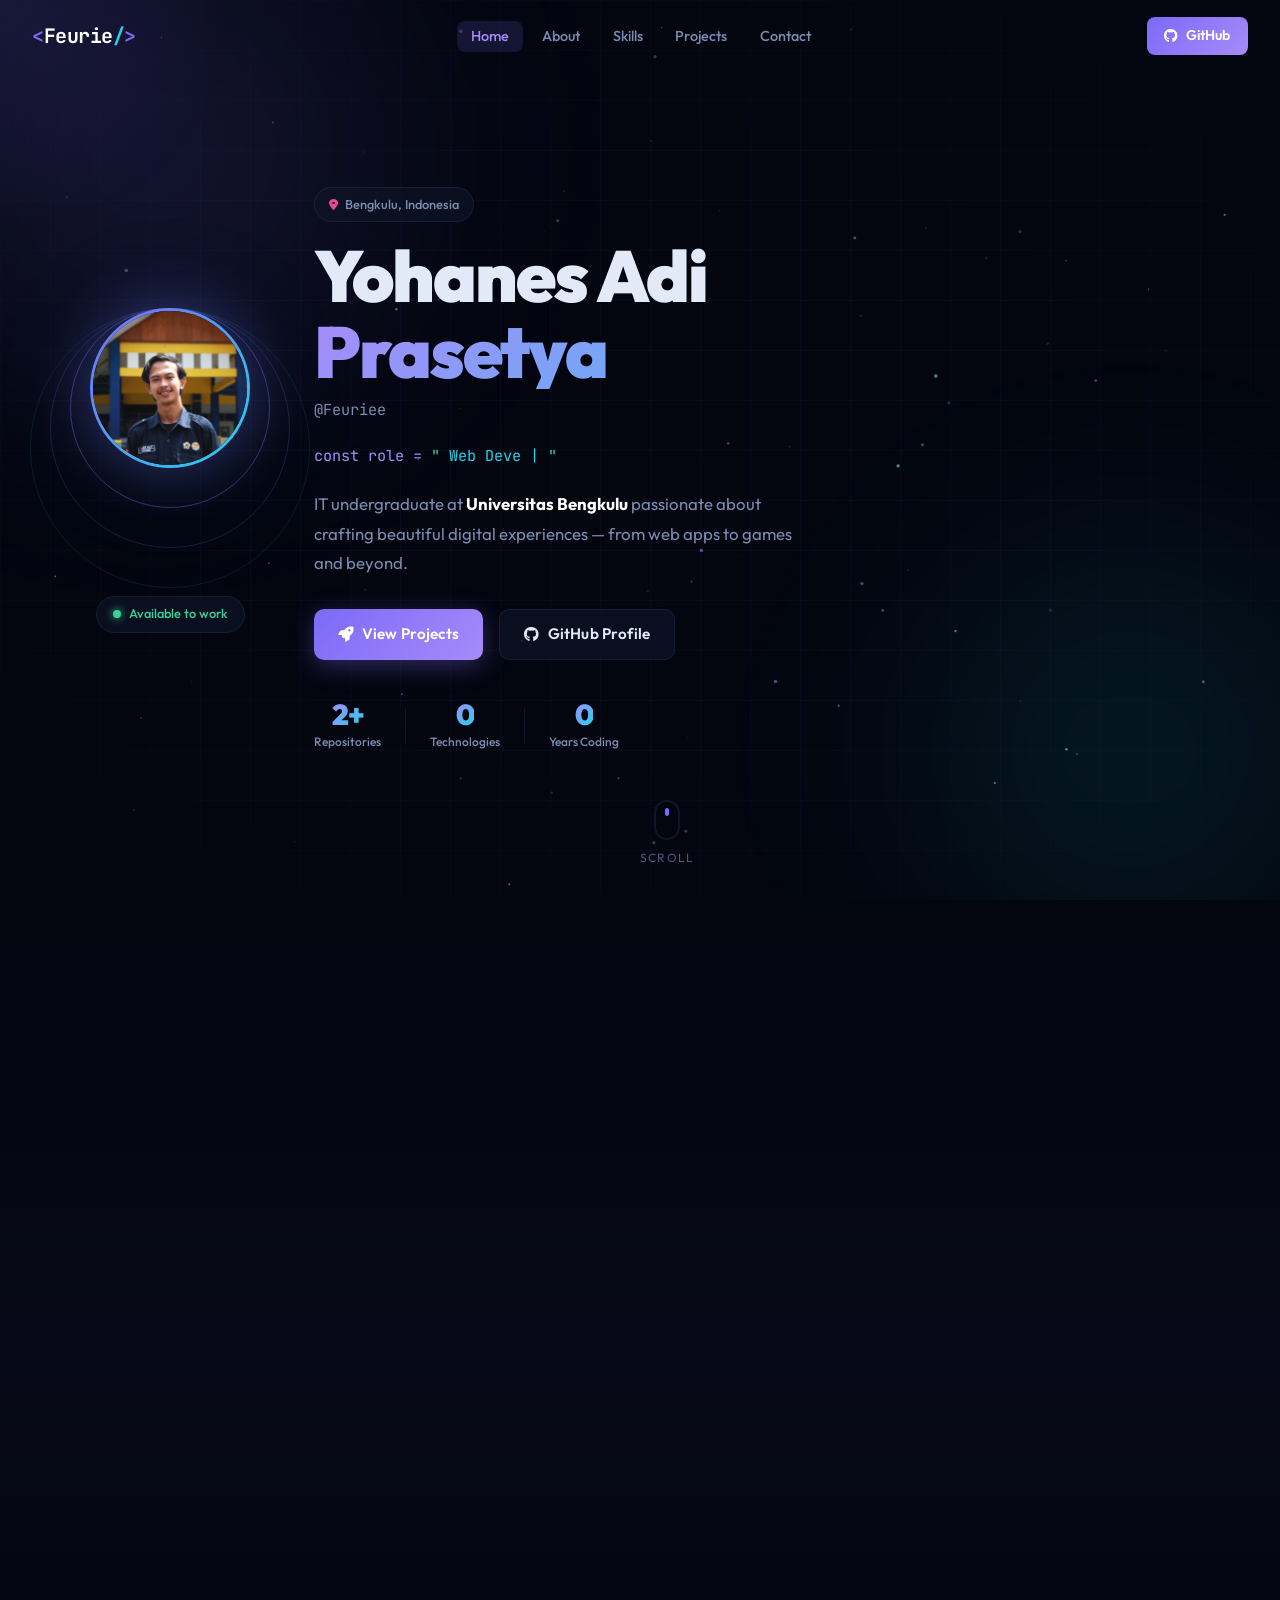
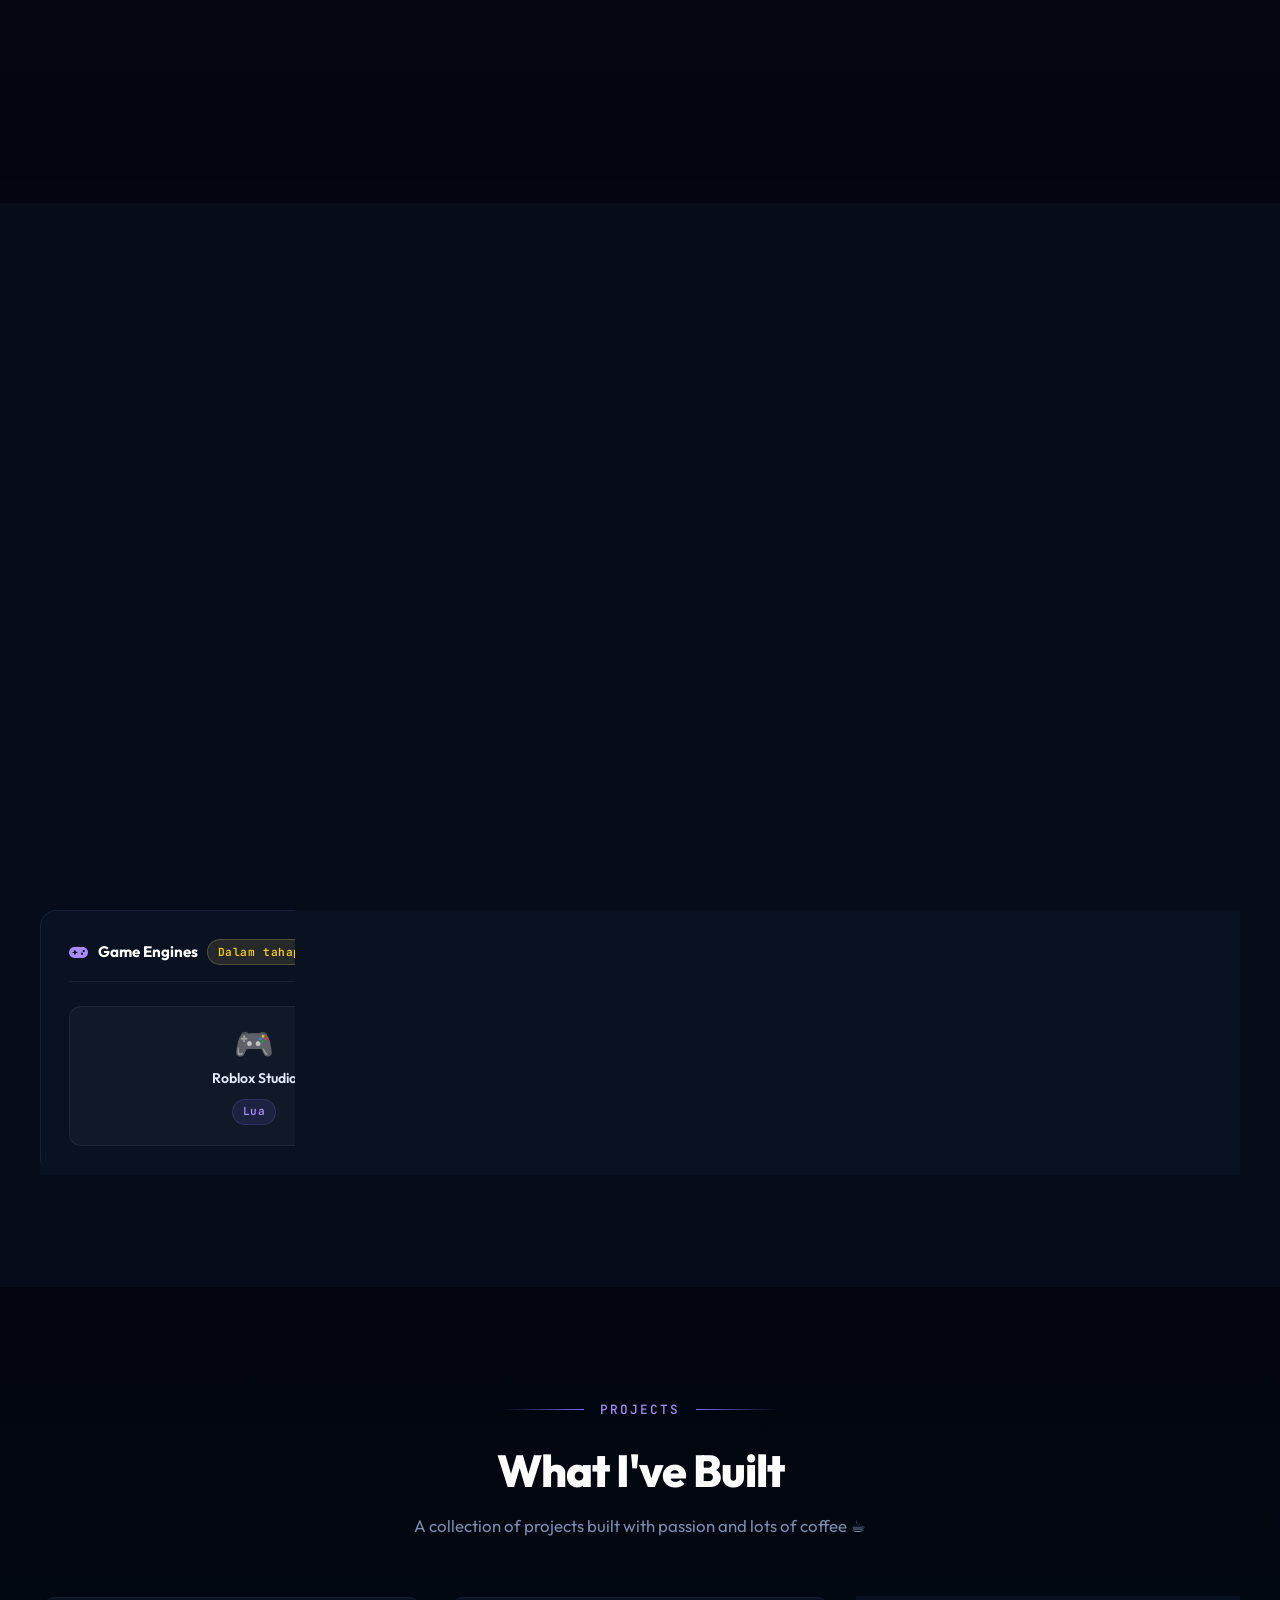
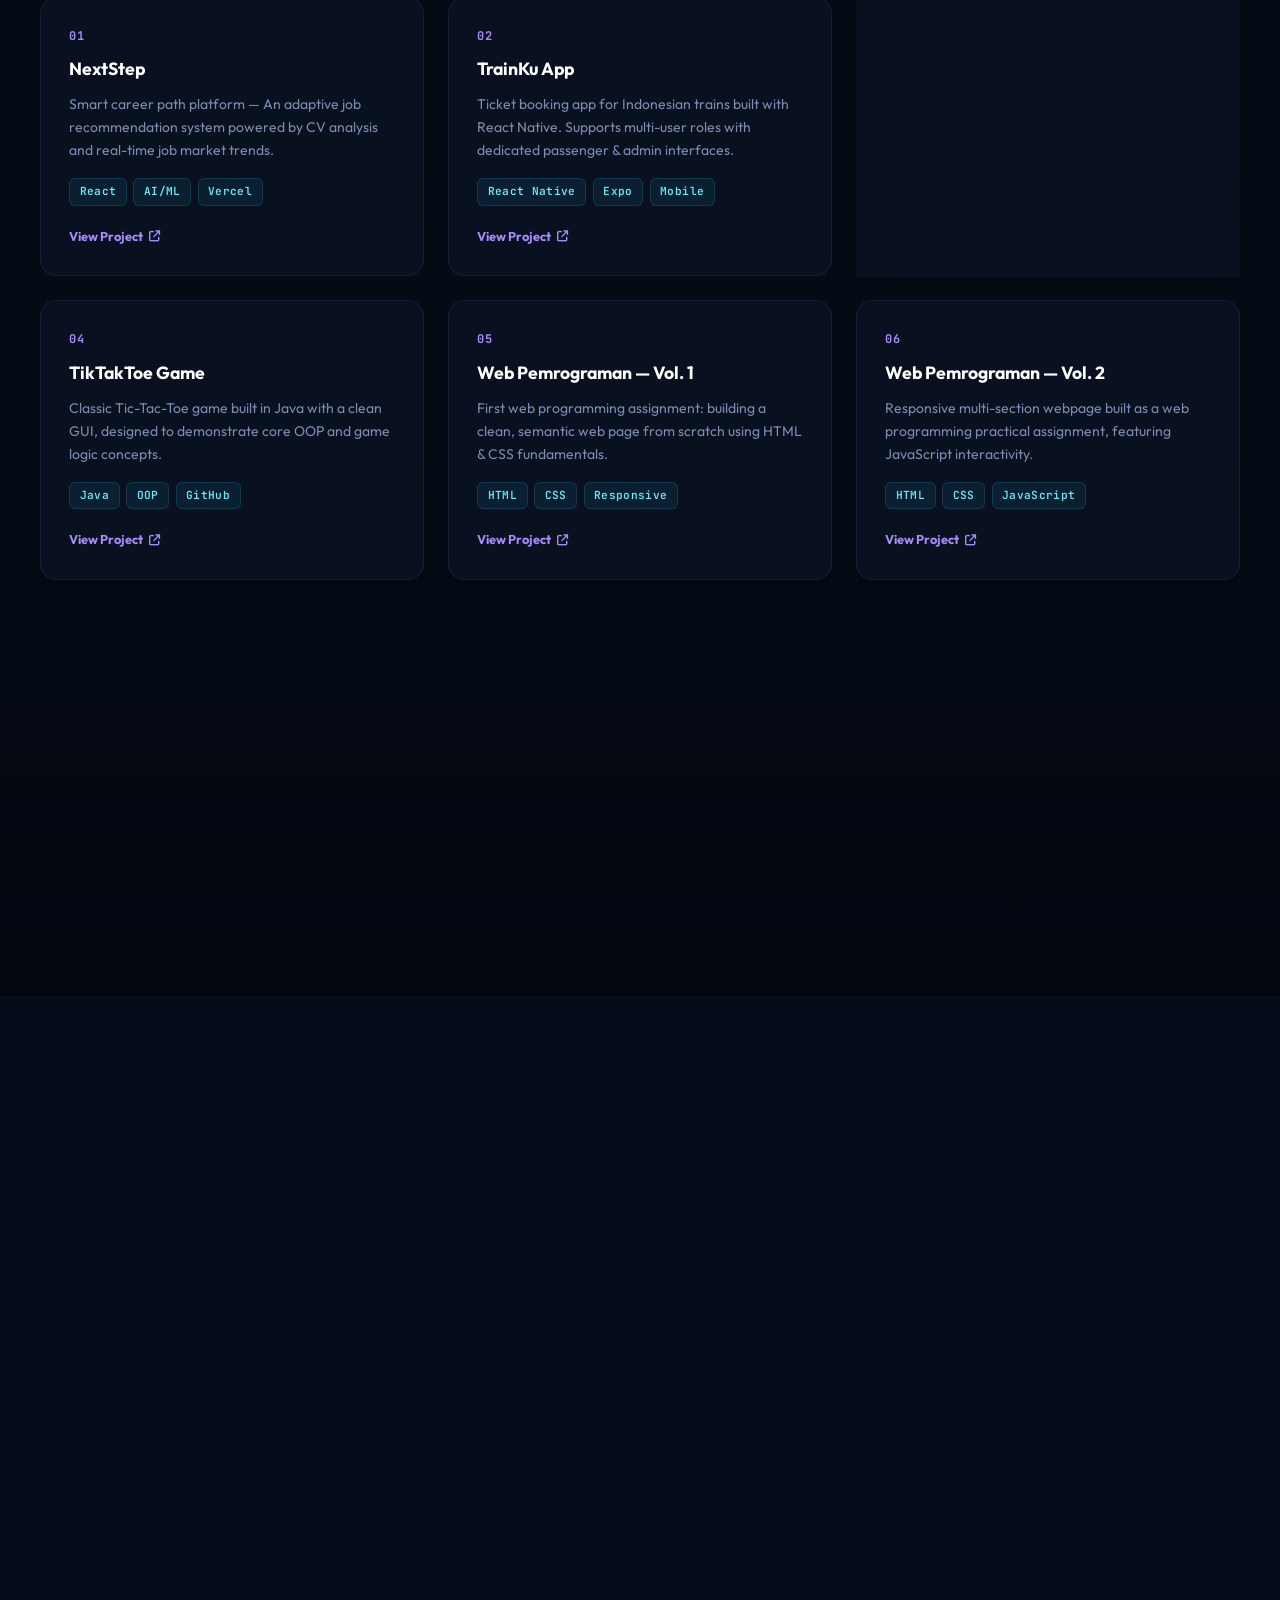
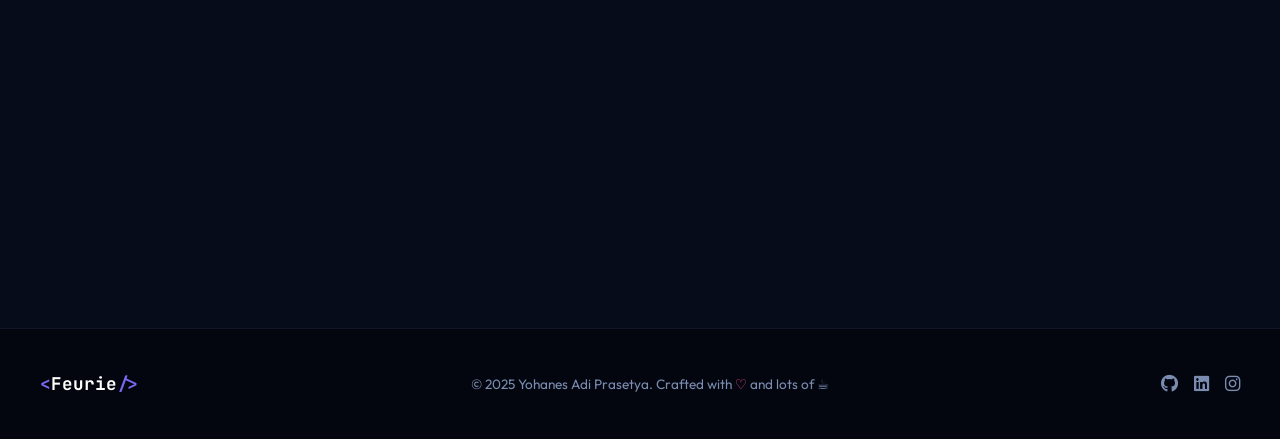
==== index.html @ d53ef8ee "finish" ====
<!DOCTYPE html>
<html lang="id">
<head>
  <meta charset="UTF-8" />
  <meta name="viewport" content="width=device-width, initial-scale=1.0" />
  <title>Feurie · GitHub Profile</title>
  <meta name="description" content="Yohanes Adi Prasetya — IT Undergraduate at Universitas Bengkulu. Passionate about Game Development, Mobile Apps, Web Development, and Content Creation." />
  <meta property="og:title" content="Feurie · GitHub Profile" />
  <meta property="og:description" content="Yohanes Adi Prasetya — Developer & Creator based in Bengkulu, Indonesia." />
  <meta property="og:type" content="website" />

  <!-- Google Fonts -->
  <link rel="preconnect" href="https://fonts.googleapis.com" />
  <link rel="preconnect" href="https://fonts.gstatic.com" crossorigin />
  <link href="https://fonts.googleapis.com/css2?family=Outfit:wght@300;400;500;600;700;800;900&family=JetBrains+Mono:wght@400;500;700&display=swap" rel="stylesheet" />

  <!-- Font Awesome -->
  <link rel="stylesheet" href="https://cdnjs.cloudflare.com/ajax/libs/font-awesome/6.5.0/css/all.min.css" />

  <link rel="stylesheet" href="style.css" />
</head>
<body>

  <!-- CANVAS PARTICLES -->
  <canvas id="particles-canvas"></canvas>

  <!-- CURSOR -->
  <div id="cursor-glow"></div>

  <!-- LOADING SCREEN -->
  <div id="loader">
    <div class="loader-inner">
      <span class="loader-code">&lt;Feurie /&gt;</span>
      <div class="loader-bar"><div class="loader-fill"></div></div>
    </div>
  </div>

  <!-- SCROLL PROGRESS -->
  <div id="scroll-progress"></div>

  <!-- NAVBAR -->
  <header id="navbar">
    <nav class="nav-container">
      <a href="#home" class="nav-logo" id="nav-logo">
        <span class="logo-bracket">&lt;</span>Feurie<span class="logo-slash">/</span><span class="logo-bracket">&gt;</span>
      </a>
      <ul class="nav-links" id="nav-links">
        <li><a href="#home"     class="nav-link active" data-section="home">Home</a></li>
        <li><a href="#about"    class="nav-link"         data-section="about">About</a></li>
        <li><a href="#skills"   class="nav-link"         data-section="skills">Skills</a></li>
        <li><a href="#projects" class="nav-link"         data-section="projects">Projects</a></li>
        <li><a href="#contact"  class="nav-link"         data-section="contact">Contact</a></li>
      </ul>
      <a href="https://github.com/Feuriee" target="_blank" class="nav-cta" id="nav-github">
        <i class="fa-brands fa-github"></i> GitHub
      </a>
      <button class="hamburger" id="hamburger" aria-label="Toggle menu">
        <span></span><span></span><span></span>
      </button>
    </nav>
  </header>

  <main>

    <!-- HERO -->
    <section id="home" class="hero">
      <div class="hero-grid-overlay"></div>

      <div class="hero-body">
        <!-- Avatar -->
        <div class="avatar-wrap" id="avatar-wrap">
          <div class="avatar-ring ring-1"></div>
          <div class="avatar-ring ring-2"></div>
          <div class="avatar-ring ring-3"></div>
          <div class="avatar-img-holder">
            <img src="IMG_6695.JPG" alt="Yohanes Adi Prasetya" class="avatar-img" id="avatar-img" />
          </div>
          <div class="avatar-status">
            <span class="status-dot"></span>
            <span>Available to work</span>
          </div>
        </div>

        <!-- Text -->
        <div class="hero-text">
          <div class="hero-badge">
            <i class="fa-solid fa-location-dot"></i>
            <span>Bengkulu, Indonesia</span>
          </div>
          <h1 class="hero-name">
            <span class="name-line">Yohanes Adi</span>
            <span class="name-line accent-text">Prasetya</span>
          </h1>
          <p class="hero-handle">@Feuriee</p>

          <div class="typewriter-wrap">
            <span class="tw-prefix">const role = </span>
            <span class="tw-quote">"</span>
            <span id="typewriter"></span>
            <span class="tw-cursor">|</span>
            <span class="tw-quote">"</span>
          </div>

          <p class="hero-bio">
            IT undergraduate at <strong>Universitas Bengkulu</strong> passionate about crafting beautiful digital experiences — from web apps to games and beyond.
          </p>

          <div class="hero-actions">
            <a href="#projects" class="btn btn-primary" id="btn-projects">
              <i class="fa-solid fa-rocket"></i> View Projects
            </a>
            <a href="https://github.com/Feuriee" target="_blank" class="btn btn-ghost" id="btn-github-hero">
              <i class="fa-brands fa-github"></i> GitHub Profile
            </a>
          </div>

          <!-- Quick Stats -->
          <div class="hero-stats">
            <div class="stat-item" id="stat-repos">
              <span class="stat-num" data-count="21">0</span>
              <span class="stat-label">Repositories</span>
            </div>
            <div class="stat-divider"></div>
            <div class="stat-item" id="stat-skills">
              <span class="stat-num" data-count="6">0</span>
              <span class="stat-label">Technologies</span>
            </div>
            <div class="stat-divider"></div>
            <div class="stat-item" id="stat-years">
              <span class="stat-num" data-count="3">0</span>
              <span class="stat-label">Years Coding</span>
            </div>
          </div>
        </div>
      </div>

      <!-- Scroll hint -->
      <a href="#about" class="scroll-hint" id="scroll-hint" aria-label="Scroll down">
        <div class="scroll-mouse">
          <div class="scroll-wheel"></div>
        </div>
        <span>Scroll</span>
      </a>
    </section>

    <!-- ABOUT -->
    <section id="about" class="section about-section">
      <div class="section-inner">
        <div class="section-label reveal">
          <span class="label-line"></span>
          <span class="label-text">About Me</span>
          <span class="label-line"></span>
        </div>

        <div class="about-grid">
          <!-- Photo card -->
          <div class="about-photo reveal">
            <div class="photo-frame">
              <img src="IMG_6696.JPG" alt="Yohanes Adi Prasetya" />
              <div class="photo-overlay"></div>
            </div>
            <div class="photo-info-card">
              <div class="info-row">
                <i class="fa-solid fa-graduation-cap"></i>
                <span>Universitas Bengkulu</span>
              </div>
              <div class="info-row">
                <i class="fa-solid fa-calendar"></i>
                <span>Active Student &middot; 2023&ndash;Present</span>
              </div>
              <div class="info-row">
                <i class="fa-solid fa-code"></i>
                <span>Full-Stack Enthusiast</span>
              </div>
            </div>
          </div>

          <!-- Content -->
          <div class="about-content reveal">
            <h2 class="section-title">Who Am I?</h2>

            <p class="about-p">
              Halo! Saya <strong>Yohanes Adi Prasetya</strong>, akrab dipanggil <em>Feurie</em> — seorang mahasiswa IT yang bersemangat tentang teknologi dan seni digital. Saya percaya bahwa code yang bagus itu bukan cuma soal fungsionalitas, tapi juga soal estetika dan pengalaman pengguna.
            </p>
            <p class="about-p">
              Saat ini saya mendalami <strong>Web Development</strong> (frontend &amp; backend), <strong>Mobile App Development</strong> dengan React Native, serta <strong>Game Development</strong> menggunakan Roblox Studio, Unity, dan Unreal Engine.
            </p>
            <p class="about-p">
              Di luar coding, saya seorang gamer RPG &amp; FPS, dan juga suka bereksperimen dengan desain UI/UX untuk menciptakan antarmuka yang tidak hanya fungsional &mdash; tapi juga <em>memukau</em>.
            </p>

            <div class="about-chips">
              <span class="chip"><i class="fa-solid fa-gamepad"></i> RPG Gamer</span>
              <span class="chip"><i class="fa-solid fa-palette"></i> UI/UX Design</span>
              <span class="chip"><i class="fa-solid fa-mobile-screen"></i> Mobile Dev</span>
              <span class="chip"><i class="fa-brands fa-github"></i> Open Source</span>
              <span class="chip"><i class="fa-solid fa-film"></i> Content Creator</span>
            </div>

            <div class="about-actions">
              <a href="mailto:desi.gc123@gmail.com" class="btn btn-primary btn-sm" id="btn-email-about">
                <i class="fa-solid fa-envelope"></i> Say Hello
              </a>
              <a href="https://linkedin.com/in/yhanes-adp" target="_blank" class="btn btn-ghost btn-sm" id="btn-linkedin">
                <i class="fa-brands fa-linkedin"></i> LinkedIn
              </a>
            </div>
          </div>
        </div>
      </div>
    </section>

    <!-- SKILLS -->
    <section id="skills" class="section skills-section">
      <div class="section-inner">
        <div class="section-label reveal">
          <span class="label-line"></span>
          <span class="label-text">Tech Stack</span>
          <span class="label-line"></span>
        </div>
        <h2 class="section-title centered reveal">Technologies I Work With</h2>
        <p class="section-sub centered reveal">
          Constantly learning and expanding my toolkit across web, mobile, and game development.
        </p>

        <div class="skills-grid">

          <!-- Web -->
          <div class="skill-group reveal">
            <div class="skill-group-header">
              <i class="fa-solid fa-globe"></i>
              <span>Web Development</span>
            </div>
            <div class="skill-items">
              <div class="skill-item" id="skill-html">
                <div class="skill-icon-wrap" style="--c:#e34c26"><i class="fa-brands fa-html5"></i></div>
                <div class="skill-info">
                  <div class="skill-name-row"><span class="skill-name">HTML5</span><span class="skill-pct">90%</span></div>
                  <div class="skill-bar"><div class="skill-fill" style="--w:90%; --c:#e34c26"></div></div>
                </div>
              </div>
              <div class="skill-item" id="skill-css">
                <div class="skill-icon-wrap" style="--c:#2965f1"><i class="fa-brands fa-css3-alt"></i></div>
                <div class="skill-info">
                  <div class="skill-name-row"><span class="skill-name">CSS3</span><span class="skill-pct">85%</span></div>
                  <div class="skill-bar"><div class="skill-fill" style="--w:85%; --c:#2965f1"></div></div>
                </div>
              </div>
              <div class="skill-item" id="skill-js">
                <div class="skill-icon-wrap" style="--c:#f7df1e"><i class="fa-brands fa-js"></i></div>
                <div class="skill-info">
                  <div class="skill-name-row"><span class="skill-name">JavaScript</span><span class="skill-pct">80%</span></div>
                  <div class="skill-bar"><div class="skill-fill" style="--w:80%; --c:#f7df1e"></div></div>
                </div>
              </div>
              <div class="skill-item" id="skill-php">
                <div class="skill-icon-wrap" style="--c:#777bb4"><i class="fa-brands fa-php"></i></div>
                <div class="skill-info">
                  <div class="skill-name-row"><span class="skill-name">PHP &amp; MySQL</span><span class="skill-pct">70%</span></div>
                  <div class="skill-bar"><div class="skill-fill" style="--w:70%; --c:#777bb4"></div></div>
                </div>
              </div>
            </div>
          </div>

          <!-- Frameworks -->
          <div class="skill-group reveal">
            <div class="skill-group-header">
              <i class="fa-solid fa-layer-group"></i>
              <span>Frameworks &amp; Tools</span>
            </div>
            <div class="skill-items">
              <div class="skill-item" id="skill-react">
                <div class="skill-icon-wrap" style="--c:#61dafb"><i class="fa-brands fa-react"></i></div>
                <div class="skill-info">
                  <div class="skill-name-row"><span class="skill-name">React / React Native</span><span class="skill-pct">75%</span></div>
                  <div class="skill-bar"><div class="skill-fill" style="--w:75%; --c:#61dafb"></div></div>
                </div>
              </div>
              <div class="skill-item" id="skill-python">
                <div class="skill-icon-wrap" style="--c:#3776ab"><i class="fa-brands fa-python"></i></div>
                <div class="skill-info">
                  <div class="skill-name-row"><span class="skill-name">Python</span><span class="skill-pct">65%</span></div>
                  <div class="skill-bar"><div class="skill-fill" style="--w:65%; --c:#3776ab"></div></div>
                </div>
              </div>
              <div class="skill-item" id="skill-java">
                <div class="skill-icon-wrap" style="--c:#f89820"><i class="fa-brands fa-java"></i></div>
                <div class="skill-info">
                  <div class="skill-name-row"><span class="skill-name">Java</span><span class="skill-pct">60%</span></div>
                  <div class="skill-bar"><div class="skill-fill" style="--w:60%; --c:#f89820"></div></div>
                </div>
              </div>
              <div class="skill-item" id="skill-git">
                <div class="skill-icon-wrap" style="--c:#f05032"><i class="fa-brands fa-git-alt"></i></div>
                <div class="skill-info">
                  <div class="skill-name-row"><span class="skill-name">Git &amp; GitHub</span><span class="skill-pct">80%</span></div>
                  <div class="skill-bar"><div class="skill-fill" style="--w:80%; --c:#f05032"></div></div>
                </div>
              </div>
            </div>
          </div>

          <!-- Game Engines -->
          <div class="skill-group skill-group-wide reveal">
            <div class="skill-group-header">
              <i class="fa-solid fa-gamepad"></i>
              <span>Game Engines</span>
              <span class="note-text, note-badge">Dalam tahap pembelajaran</span>
            </div>
            <div class="skill-items skill-items-row">
              <div class="engine-card" id="engine-roblox">
                <div class="engine-icon">&#127918;</div>
                <span>Roblox Studio</span>
                <div class="engine-badge">Lua</div>
              </div>
              <div class="engine-card" id="engine-unity">
                <div class="engine-icon">&#9881;&#65039;</div>
                <span>Unity</span>
                <div class="engine-badge">C#</div>
              </div>
              <div class="engine-card" id="engine-unreal">
                <div class="engine-icon">&#127919;</div>
                <span>Unreal Engine</span>
                <div class="engine-badge">Blueprints</div>
              </div>
            </div>
          </div>

        </div>
      </div>
    </section>

    <!-- PROJECTS -->
    <section id="projects" class="section projects-section">
      <div class="section-inner">
        <div class="section-label reveal">
          <span class="label-line"></span>
          <span class="label-text">Projects</span>
          <span class="label-line"></span>
        </div>
        <h2 class="section-title centered reveal">What I've Built</h2>
        <p class="section-sub centered reveal">A collection of projects built with passion and lots of coffee &#9749;</p>
        <div class="projects-grid" id="projects-grid"></div>
      </div>
    </section>

    <!-- CONTACT -->
    <section id="contact" class="section contact-section">
      <div class="section-inner">
        <div class="section-label reveal">
          <span class="label-line"></span>
          <span class="label-text">Contact</span>
          <span class="label-line"></span>
        </div>
        <h2 class="section-title centered reveal">Let's Connect</h2>
        <p class="section-sub centered reveal">
          Got a project idea, a question, or just want to say hi? My inbox is always open!
        </p>

        <div class="contact-layout">
          <!-- Socials -->
          <div class="socials-wrap reveal">
            <h3 class="contact-subtitle">Find Me On</h3>
            <div class="socials-list">
              <a href="https://github.com/Feuriee" target="_blank" rel="noopener" class="social-link" id="social-github">
                <div class="social-icon-wrap" style="--sc:#cdd9e5"><i class="fa-brands fa-github"></i></div>
                <div class="social-info"><span class="social-name">GitHub</span><span class="social-handle">@Feuriee</span></div>
                <i class="fa-solid fa-arrow-up-right-from-square social-arrow"></i>
              </a>
              <a href="https://linkedin.com/in/yhanes-adp" target="_blank" rel="noopener" class="social-link" id="social-linkedin">
                <div class="social-icon-wrap" style="--sc:#0077b5"><i class="fa-brands fa-linkedin-in"></i></div>
                <div class="social-info"><span class="social-name">LinkedIn</span><span class="social-handle">yhanes-adp</span></div>
                <i class="fa-solid fa-arrow-up-right-from-square social-arrow"></i>
              </a>
              <a href="https://www.instagram.com/yhanes_adp/" target="_blank" rel="noopener" class="social-link" id="social-instagram">
                <div class="social-icon-wrap" style="--sc:#e1306c"><i class="fa-brands fa-instagram"></i></div>
                <div class="social-info"><span class="social-name">Instagram</span><span class="social-handle">@yhanes_adp</span></div>
                <i class="fa-solid fa-arrow-up-right-from-square social-arrow"></i>
              </a>
              <a href="mailto:desi.gc123@gmail.com" class="social-link" id="social-email">
                <div class="social-icon-wrap" style="--sc:#ea4335"><i class="fa-solid fa-envelope"></i></div>
                <div class="social-info"><span class="social-name">Email</span><span class="social-handle">desi.gc123@gmail.com</span></div>
                <i class="fa-solid fa-arrow-up-right-from-square social-arrow"></i>
              </a>
            </div>
          </div>

          <!-- Form -->
          <form class="contact-form reveal" id="contact-form" onsubmit="handleSubmit(event)">
            <h3 class="contact-subtitle">Send a Message</h3>
            <div class="form-row">
              <div class="form-group">
                <label for="form-name">Name</label>
                <input type="text" id="form-name" placeholder="Your name" required />
              </div>
              <div class="form-group">
                <label for="form-email">Email</label>
                <input type="email" id="form-email" placeholder="your@email.com" required />
              </div>
            </div>
            <div class="form-group">
              <label for="form-subject">Subject</label>
              <input type="text" id="form-subject" placeholder="What's this about?" />
            </div>
            <div class="form-group">
              <label for="form-message">Message</label>
              <textarea id="form-message" rows="5" placeholder="Write your message here..." required></textarea>
            </div>
            <button type="submit" class="btn btn-primary btn-full" id="btn-send">
              <i class="fa-solid fa-paper-plane"></i>
              <span id="btn-send-text">Send Message</span>
            </button>
          </form>
        </div>
      </div>
    </section>

  </main>

  <!-- FOOTER -->
  <footer id="footer">
    <div class="footer-inner">
      <div class="footer-logo">
        <span class="logo-bracket">&lt;</span>Feurie<span class="logo-slash">/</span><span class="logo-bracket">&gt;</span>
      </div>
      <p class="footer-copy">
        &copy; 2025 Yohanes Adi Prasetya. Crafted with <span class="heart">&#9825;</span> and lots of &#9749;
      </p>
      <div class="footer-links">
        <a href="https://github.com/Feuriee" target="_blank" id="footer-github"><i class="fa-brands fa-github"></i></a>
        <a href="https://linkedin.com/in/yhanes-adp" target="_blank" id="footer-linkedin"><i class="fa-brands fa-linkedin"></i></a>
        <a href="https://www.instagram.com/yhanes_adp/" target="_blank" id="footer-instagram"><i class="fa-brands fa-instagram"></i></a>
      </div>
    </div>
  </footer>

  <button id="scroll-top" class="scroll-top-btn" aria-label="Back to top">
    <i class="fa-solid fa-arrow-up"></i>
  </button>

  <script src="app.js"></script>
</body>
</html>
---- style.css ----
/* ═══════════════════════════════════════════════════════════
   FEURIE GITHUB PROFILE — style.css
   Design: Dark mode, Aurora accents, Glassmorphism, Premium
═══════════════════════════════════════════════════════════ */

/* ── RESET ── */
*, *::before, *::after { margin: 0; padding: 0; box-sizing: border-box; }

/* ── CSS VARS ── */
:root {
  --bg:           #03060f;
  --bg-2:         #060c1a;
  --surface:      #0d1526;
  --surface-2:    #111e33;
  --glass:        rgba(13, 21, 38, 0.7);
  --glass-border: rgba(124, 143, 200, 0.12);

  /* Accent palette — aurora violet + cyan */
  --violet:       #7c6af7;
  --violet-2:     #a78bfa;
  --cyan:         #22d3ee;
  --cyan-2:       #67e8f9;
  --pink:         #ec4899;
  --green:        #34d399;
  --yellow: #facc15;

  --accent:       var(--violet);
  --accent-2:     var(--cyan);
  --glow-v:       rgba(124, 106, 247, 0.35);
  --glow-c:       rgba(34, 211, 238, 0.25);

  --text:         #e2eaf8;
  --text-muted:   #7a8cb0;
  --text-dim:     #4a5a7a;
  --white:        #ffffff;

  --font:         'Outfit', system-ui, sans-serif;
  --mono:         'JetBrains Mono', monospace;

  --nav-h:        72px;
  --radius:       16px;
  --ease:         cubic-bezier(0.4, 0, 0.2, 1);
  --ease-spring:  cubic-bezier(0.34, 1.56, 0.64, 1);
}

/* ── BASE ── */
html { scroll-behavior: auto; font-size: 16px; }

body {
  font-family: var(--font);
  background: var(--bg);
  color: var(--text);
  line-height: 1.7;
  overflow-x: hidden;
}

::selection { background: var(--violet); color: #fff; }

::-webkit-scrollbar       { width: 5px; }
::-webkit-scrollbar-track { background: var(--bg); }
::-webkit-scrollbar-thumb { background: linear-gradient(var(--violet), var(--cyan)); border-radius: 99px; }

/* ── CANVAS PARTICLES ── */
#particles-canvas {
  position: fixed;
  inset: 0;
  z-index: 0;
  pointer-events: none;
}

/* ── CURSOR GLOW ── */
#cursor-glow {
  position: fixed;
  width: 480px;
  height: 480px;
  border-radius: 50%;
  background: radial-gradient(circle, rgba(124, 106, 247, 0.12) 0%, transparent 70%);
  pointer-events: none;
  z-index: 1;
  transform: translate(-50%, -50%);
  transition: transform 0.08s linear;
}

/* ── LOADER ── */
#loader {
  position: fixed;
  inset: 0;
  z-index: 9999;
  background: var(--bg);
  display: flex;
  align-items: center;
  justify-content: center;
  transition: opacity 0.6s var(--ease), visibility 0.6s;
}
#loader.done { opacity: 0; visibility: hidden; pointer-events: none; }

.loader-inner { display: flex; flex-direction: column; align-items: center; gap: 1.5rem; }

.loader-code {
  font-family: var(--mono);
  font-size: clamp(1.5rem, 4vw, 2.5rem);
  font-weight: 700;
  background: linear-gradient(135deg, var(--violet), var(--cyan));
  -webkit-background-clip: text;
  -webkit-text-fill-color: transparent;
  background-clip: text;
  letter-spacing: -1px;
}

.loader-bar {
  width: 200px;
  height: 3px;
  background: var(--surface-2);
  border-radius: 99px;
  overflow: hidden;
}
.loader-fill {
  height: 100%;
  width: 0%;
  background: linear-gradient(90deg, var(--violet), var(--cyan));
  border-radius: 99px;
  animation: loaderFill 1.8s var(--ease) forwards;
}
@keyframes loaderFill { to { width: 100%; } }

/* ── SCROLL PROGRESS ── */
#scroll-progress {
  position: fixed;
  top: 0; left: 0;
  height: 3px;
  background: linear-gradient(90deg, var(--violet), var(--cyan), var(--pink));
  width: 0%;
  z-index: 1001;
  transition: width 0.1s linear;
}

/* ═══════════════════════
   NAVBAR
═══════════════════════ */
#navbar {
  position: fixed;
  top: 0; left: 0; right: 0;
  height: var(--nav-h);
  z-index: 1000;
  transition: background 0.4s var(--ease), backdrop-filter 0.4s var(--ease);
}
#navbar.scrolled {
  background: rgba(3, 6, 15, 0.85);
  backdrop-filter: blur(20px);
  -webkit-backdrop-filter: blur(20px);
  border-bottom: 1px solid var(--glass-border);
  box-shadow: 0 0 40px rgba(0,0,0,0.5);
}

.nav-container {
  display: flex;
  align-items: center;
  justify-content: space-between;
  max-width: 1280px;
  margin: auto;
  height: 100%;
  padding: 0 2rem;
}

.nav-logo {
  font-family: var(--mono);
  font-size: 1.25rem;
  font-weight: 700;
  text-decoration: none;
  color: var(--white);
  letter-spacing: -0.5px;
}
.logo-bracket { color: var(--violet); }
.logo-slash   { color: var(--cyan); }

.nav-links {
  display: flex;
  gap: 0.25rem;
  list-style: none;
}
.nav-link {
  text-decoration: none;
  font-size: 0.9rem;
  font-weight: 500;
  color: var(--text-muted);
  padding: 0.4rem 0.9rem;
  border-radius: 8px;
  transition: color 0.25s, background 0.25s;
}
.nav-link:hover,
.nav-link.active {
  color: var(--white);
  background: rgba(124, 106, 247, 0.15);
}
.nav-link.active { color: var(--violet-2); }

.nav-cta {
  display: flex;
  align-items: center;
  gap: 0.5rem;
  font-size: 0.875rem;
  font-weight: 600;
  text-decoration: none;
  color: var(--white);
  background: linear-gradient(135deg, var(--violet), var(--violet-2));
  padding: 0.45rem 1.1rem;
  border-radius: 8px;
  transition: transform 0.25s var(--ease-spring), box-shadow 0.25s;
}
.nav-cta:hover {
  transform: translateY(-2px) scale(1.03);
  box-shadow: 0 8px 30px var(--glow-v);
}

.hamburger {
  display: none;
  flex-direction: column;
  gap: 5px;
  background: none;
  border: none;
  cursor: pointer;
  padding: 4px;
}
.hamburger span {
  display: block;
  width: 24px;
  height: 2px;
  background: var(--text);
  border-radius: 2px;
  transition: transform 0.3s var(--ease), opacity 0.3s;
}
.hamburger.open span:nth-child(1) { transform: translateY(7px) rotate(45deg); }
.hamburger.open span:nth-child(2) { opacity: 0; }
.hamburger.open span:nth-child(3) { transform: translateY(-7px) rotate(-45deg); }

/* ═══════════════════════
   SECTION SHARED
═══════════════════════ */
.section {
  position: relative;
  padding: 7rem 1.5rem;
  z-index: 2;
}
.section-inner {
  max-width: 1200px;
  margin: auto;
}

.section-label {
  display: flex;
  align-items: center;
  justify-content: center;
  gap: 1rem;
  margin-bottom: 1.5rem;
}
.label-line {
  flex: 1;
  max-width: 80px;
  height: 1px;
  background: linear-gradient(90deg, transparent, var(--violet));
}
.label-line:last-child { background: linear-gradient(90deg, var(--violet), transparent); }
.label-text {
  font-family: var(--mono);
  font-size: 0.8rem;
  font-weight: 500;
  letter-spacing: 0.15em;
  text-transform: uppercase;
  color: var(--violet-2);
}

.section-title {
  font-size: clamp(2rem, 4vw, 2.8rem);
  font-weight: 800;
  letter-spacing: -1px;
  line-height: 1.15;
  color: var(--white);
  margin-bottom: 1rem;
}
.section-title.centered { text-align: center; }

.section-sub {
  font-size: 1.05rem;
  color: var(--text-muted);
  max-width: 600px;
  margin-bottom: 3.5rem;
}
.section-sub.centered { text-align: center; margin-left: auto; margin-right: auto; }

/* ── Reveal Animation ── */
.reveal {
  opacity: 0;
  transform: translateY(32px);
  transition: opacity 0.65s var(--ease), transform 0.65s var(--ease);
}
.reveal.in-view { opacity: 1; transform: none; }

/* ═══════════════════════
   HERO
═══════════════════════ */
.hero {
  position: relative;
  min-height: 100dvh;
  display: flex;
  flex-direction: column;
  align-items: center;
  justify-content: center;
  padding: calc(var(--nav-h) + 3rem) 1.5rem 5rem;
  overflow: hidden;
  z-index: 2;
}

/* Grid overlay */
.hero-grid-overlay {
  position: absolute;
  inset: 0;
  background-image:
    linear-gradient(rgba(124,106,247,0.045) 1px, transparent 1px),
    linear-gradient(90deg, rgba(124,106,247,0.045) 1px, transparent 1px);
  background-size: 50px 50px;
  mask-image: radial-gradient(ellipse 80% 80% at 50% 50%, black 40%, transparent 100%);
  pointer-events: none;
}

/* Big aurora glow blobs */
.hero::before,
.hero::after {
  content: '';
  position: absolute;
  border-radius: 50%;
  filter: blur(90px);
  pointer-events: none;
  z-index: 0;
}
.hero::before {
  width: 700px; height: 700px;
  background: radial-gradient(circle, rgba(124,106,247,0.18) 0%, transparent 70%);
  top: -200px; left: -200px;
  animation: auroraFloat 8s ease-in-out infinite alternate;
}
.hero::after {
  width: 600px; height: 600px;
  background: radial-gradient(circle, rgba(34,211,238,0.12) 0%, transparent 70%);
  bottom: -150px; right: -150px;
  animation: auroraFloat 10s ease-in-out infinite alternate-reverse;
}
@keyframes auroraFloat {
  from { transform: translate(0, 0) scale(1); }
  to   { transform: translate(30px, 30px) scale(1.05); }
}

.hero-body {
  position: relative;
  z-index: 2;
  display: flex;
  align-items: center;
  gap: 4rem;
  max-width: 1100px;
  width: 100%;
  flex-wrap: wrap;
  justify-content: center;
}

/* Avatar */
.avatar-wrap {
  position: relative;
  flex-shrink: 0;
  display: flex;
  flex-direction: column;
  align-items: center;
}

.avatar-ring {
  position: absolute;
  border-radius: 50%;
  border: 1px solid;
  animation: ringPulse 3s ease-in-out infinite;
}
.ring-1 { width: 200px; height: 200px; border-color: rgba(124,106,247,0.4); animation-delay: 0s; }
.ring-2 { width: 240px; height: 240px; border-color: rgba(124,106,247,0.2); animation-delay: 0.5s; }
.ring-3 { width: 280px; height: 280px; border-color: rgba(34,211,238,0.1); animation-delay: 1s; }
@keyframes ringPulse {
  0%, 100% { transform: scale(1); opacity: 1; }
  50%       { transform: scale(1.04); opacity: 0.7; }
}

.avatar-img-holder {
  width: 160px; height: 160px;
  border-radius: 50%;
  overflow: hidden;
  border: 3px solid transparent;
  background: linear-gradient(var(--bg-2), var(--bg-2)) padding-box,
              linear-gradient(135deg, var(--violet), var(--cyan)) border-box;
  box-shadow: 0 0 60px var(--glow-v), 0 0 120px rgba(34,211,238,0.1);
  animation: heroAvatarIn 0.9s var(--ease-spring) 2s both;
}
.avatar-img {
  width: 100%; height: 100%;
  object-fit: cover;
  filter: brightness(1.05) saturate(1.1);
  transition: transform 0.6s var(--ease);
}
.avatar-img:hover { transform: scale(1.08); }

@keyframes heroAvatarIn {
  from { transform: scale(0.8) rotate(-6deg); opacity: 0; }
  to   { transform: none; opacity: 1; }
}

.avatar-status {
  margin-top: 8rem;
  display: flex;
  align-items: center;
  gap: 0.5rem;
  background: var(--glass);
  border: 1px solid var(--glass-border);
  backdrop-filter: blur(12px);
  padding: 0.4rem 1rem;
  border-radius: 99px;
  font-size: 0.8rem;
  font-weight: 500;
  color: var(--green);
  animation: heroAvatarIn 0.8s var(--ease-spring) 2.5s both;
  white-space: nowrap;
}
.status-dot {
  width: 8px; height: 8px;
  border-radius: 50%;
  background: var(--green);
  box-shadow: 0 0 8px var(--green);
  animation: pulse 2s ease-in-out infinite;
}
@keyframes pulse { 0%,100% { opacity:1; } 50% { opacity:0.4; } }

/* Hero text */
.hero-text {
  flex: 1;
  min-width: 280px;
}

.hero-badge {
  display: inline-flex;
  align-items: center;
  gap: 0.4rem;
  font-size: 0.8rem;
  font-weight: 500;
  color: var(--text-muted);
  background: var(--glass);
  border: 1px solid var(--glass-border);
  backdrop-filter: blur(10px);
  padding: 0.35rem 0.9rem;
  border-radius: 99px;
  margin-bottom: 1rem;
  animation: heroFadeUp 0.7s var(--ease) 2.1s both;
}
.hero-badge i { color: var(--pink); font-size: 0.75rem; }

.hero-name {
  display: flex;
  flex-direction: column;
  font-size: clamp(2.5rem, 6vw, 4.5rem);
  font-weight: 900;
  letter-spacing: -2px;
  line-height: 1.05;
  margin-bottom: 0.5rem;
  animation: heroFadeUp 0.7s var(--ease) 2.2s both;
}
.name-line { display: block; }
.accent-text {
  background: linear-gradient(135deg, var(--violet-2), var(--cyan));
  -webkit-background-clip: text;
  -webkit-text-fill-color: transparent;
  background-clip: text;
}

.hero-handle {
  font-family: var(--mono);
  font-size: 0.95rem;
  color: var(--text-muted);
  margin-bottom: 1.25rem;
  animation: heroFadeUp 0.7s var(--ease) 2.3s both;
}

/* Typewriter */
.typewriter-wrap {
  font-family: var(--mono);
  font-size: 0.95rem;
  color: var(--text-muted);
  margin-bottom: 1.25rem;
  animation: heroFadeUp 0.7s var(--ease) 2.35s both;
}
.tw-prefix { color: var(--violet-2); }
.tw-quote  { color: var(--green); }
#typewriter { color: var(--cyan); }
.tw-cursor {
  color: var(--cyan);
  animation: blink 0.8s step-end infinite;
}
@keyframes blink { 0%,100% { opacity:1; } 50% { opacity:0; } }

.hero-bio {
  font-size: 1.05rem;
  color: var(--text-muted);
  max-width: 480px;
  line-height: 1.75;
  margin-bottom: 2rem;
  animation: heroFadeUp 0.7s var(--ease) 2.45s both;
}
.hero-bio strong { color: var(--white); }

@keyframes heroFadeUp {
  from { opacity: 0; transform: translateY(20px); }
  to   { opacity: 1; transform: none; }
}

/* Buttons */
.hero-actions {
  display: flex;
  gap: 1rem;
  flex-wrap: wrap;
  margin-bottom: 2.5rem;
  animation: heroFadeUp 0.7s var(--ease) 2.55s both;
}

.btn {
  display: inline-flex;
  align-items: center;
  gap: 0.55rem;
  padding: 0.7rem 1.5rem;
  font-size: 0.95rem;
  font-weight: 600;
  border-radius: 10px;
  text-decoration: none;
  border: none;
  cursor: pointer;
  transition: transform 0.25s var(--ease-spring), box-shadow 0.25s, background 0.25s;
  font-family: var(--font);
  letter-spacing: 0.01em;
  position: relative;
  overflow: hidden;
}
.btn::after {
  content: '';
  position: absolute;
  inset: 0;
  background: rgba(255,255,255,0.12);
  opacity: 0;
  transition: opacity 0.2s;
}
.btn:hover::after { opacity: 1; }
.btn:hover  { transform: translateY(-3px) scale(1.02); }
.btn:active { transform: scale(0.97); }

.btn-primary {
  background: linear-gradient(135deg, var(--violet), var(--violet-2));
  color: var(--white);
  box-shadow: 0 6px 24px var(--glow-v);
}
.btn-primary:hover { box-shadow: 0 10px 36px var(--glow-v); }

.btn-ghost {
  background: var(--glass);
  color: var(--text);
  border: 1px solid var(--glass-border);
  backdrop-filter: blur(10px);
}
.btn-ghost:hover { border-color: var(--violet); color: var(--white); }

.btn-sm { padding: 0.55rem 1.1rem; font-size: 0.875rem; }
.btn-full { width: 100%; justify-content: center; }

/* Hero Stats */
.hero-stats {
  display: flex;
  align-items: center;
  gap: 0;
  animation: heroFadeUp 0.7s var(--ease) 2.65s both;
}
.stat-item {
  display: flex;
  flex-direction: column;
  align-items: center;
  padding: 0 1.5rem;
}
.stat-item:first-child { padding-left: 0; }
.stat-num {
  font-size: 1.8rem;
  font-weight: 900;
  letter-spacing: -1px;
  background: linear-gradient(135deg, var(--violet-2), var(--cyan));
  -webkit-background-clip: text;
  -webkit-text-fill-color: transparent;
  background-clip: text;
  line-height: 1;
}
.stat-label {
  font-size: 0.75rem;
  color: var(--text-muted);
  font-weight: 500;
  margin-top: 0.25rem;
  white-space: nowrap;
}
.stat-divider {
  width: 1px;
  height: 36px;
  background: var(--glass-border);
}

/* Scroll hint */
.scroll-hint {
  position: absolute;
  bottom: 2rem;
  left: 50%;
  transform: translateX(-50%);
  display: flex;
  flex-direction: column;
  align-items: center;
  gap: 0.5rem;
  text-decoration: none;
  color: var(--text-dim);
  font-size: 0.75rem;
  letter-spacing: 0.1em;
  text-transform: uppercase;
  animation: heroFadeUp 0.7s var(--ease) 3s both, scrollBounce 2s ease-in-out 3.7s infinite;
  z-index: 2;
}
@keyframes scrollBounce { 0%,100% { transform: translateX(-50%) translateY(0); } 50% { transform: translateX(-50%) translateY(6px); } }

.scroll-mouse {
  width: 26px; height: 40px;
  border: 2px solid var(--glass-border);
  border-radius: 13px;
  display: flex;
  justify-content: center;
  padding-top: 6px;
}
.scroll-wheel {
  width: 4px; height: 8px;
  background: var(--violet);
  border-radius: 2px;
  animation: wheelScroll 1.5s ease-in-out infinite;
}
@keyframes wheelScroll { 0%,100% { opacity:1; transform:translateY(0); } 80% { opacity:0; transform:translateY(12px); } }

/* ═══════════════════════
   ABOUT
═══════════════════════ */
.about-section {
  background: linear-gradient(180deg, transparent 0%, rgba(124,106,247,0.04) 50%, transparent 100%);
}

.about-grid {
  display: grid;
  grid-template-columns: 360px 1fr;
  gap: 4rem;
  align-items: start;
}

.photo-frame {
  position: relative;
  border-radius: var(--radius);
  overflow: hidden;
  aspect-ratio: 3/4;
}
.photo-frame img {
  width: 100%;
  height: 100%;
  object-fit: cover;
  display: block;
  filter: brightness(0.9) saturate(1.1);
  transition: transform 0.6s var(--ease);
}
.photo-frame:hover img { transform: scale(1.04); }
.photo-overlay {
  position: absolute;
  inset: 0;
  background: linear-gradient(180deg, transparent 50%, rgba(3,6,15,0.8) 100%);
}

.photo-info-card {
  margin-top: 1rem;
  background: var(--glass);
  border: 1px solid var(--glass-border);
  backdrop-filter: blur(12px);
  border-radius: var(--radius);
  padding: 1.25rem 1.5rem;
  display: flex;
  flex-direction: column;
  gap: 0.75rem;
}
.info-row {
  display: flex;
  align-items: center;
  gap: 0.75rem;
  font-size: 0.875rem;
  color: var(--text-muted);
}
.info-row i { color: var(--violet-2); width: 16px; }

.about-content .section-title { margin-bottom: 1.5rem; }

.about-p {
  font-size: 1.0rem;
  color: var(--text-muted);
  line-height: 1.8;
  margin-bottom: 1rem;
}
.about-p strong { color: var(--white); }
.about-p em     { color: var(--cyan); font-style: normal; }

.about-chips {
  display: flex;
  flex-wrap: wrap;
  gap: 0.5rem;
  margin: 1.5rem 0 2rem;
}
.chip {
  display: inline-flex;
  align-items: center;
  gap: 0.35rem;
  font-size: 0.8rem;
  font-weight: 500;
  color: var(--violet-2);
  background: rgba(124, 106, 247, 0.1);
  border: 1px solid rgba(124, 106, 247, 0.25);
  padding: 0.35rem 0.85rem;
  border-radius: 99px;
  transition: background 0.2s, transform 0.2s var(--ease-spring);
}
.chip:hover {
  background: rgba(124, 106, 247, 0.22);
  transform: translateY(-2px);
}

.about-actions { display: flex; gap: 0.75rem; flex-wrap: wrap; }

/* ═══════════════════════
   SKILLS
═══════════════════════ */
.skills-section {
  background: var(--bg-2);
}

.skills-grid {
  display: grid;
  grid-template-columns: repeat(2, 1fr);
  gap: 1.5rem;
}

.skill-group {
  background: var(--glass);
  border: 1px solid var(--glass-border);
  backdrop-filter: blur(12px);
  border-radius: var(--radius);
  padding: 1.75rem;
  transition: border-color 0.3s, box-shadow 0.3s;
}
.skill-group:hover {
  border-color: rgba(124, 106, 247, 0.3);
  box-shadow: 0 0 40px rgba(124, 106, 247, 0.08);
}
.skill-group-wide { grid-column: 1 / -1; }

.skill-group-header {
  display: flex;
  align-items: center;
  gap: 0.6rem;
  font-weight: 700;
  font-size: 0.95rem;
  color: var(--white);
  margin-bottom: 1.5rem;
  padding-bottom: 1rem;
  border-bottom: 1px solid var(--glass-border);
}
.skill-group-header i { color: var(--violet-2); }

.skill-items { display: flex; flex-direction: column; gap: 1.25rem; }

.skill-item {
  display: flex;
  align-items: center;
  gap: 1rem;
}
.skill-icon-wrap {
  width: 40px; height: 40px;
  border-radius: 10px;
  background: rgba(255,255,255,0.05);
  display: flex;
  align-items: center;
  justify-content: center;
  font-size: 1.3rem;
  color: var(--c, var(--violet));
  flex-shrink: 0;
  transition: transform 0.3s var(--ease-spring);
}
.skill-item:hover .skill-icon-wrap { transform: scale(1.12) rotate(-5deg); }

.skill-info { flex: 1; min-width: 0; }

.skill-name-row {
  display: flex;
  justify-content: space-between;
  align-items: center;
  margin-bottom: 0.4rem;
}
.skill-name { font-size: 0.875rem; font-weight: 600; color: var(--text); }
.skill-pct  { font-size: 0.75rem; font-weight: 600; color: var(--text-muted); font-family: var(--mono); }

.skill-bar {
  height: 5px;
  background: rgba(255,255,255,0.06);
  border-radius: 99px;
  overflow: hidden;
}
.skill-fill {
  height: 100%;
  width: 0%;
  background: linear-gradient(90deg, var(--c, var(--violet)), color-mix(in srgb, var(--c, var(--violet)) 60%, var(--cyan)));
  border-radius: 99px;
  transition: width 1.2s var(--ease) 0.3s;
}
.skill-fill.animate { width: var(--w, 0%); }

/* Game Engines row */
.skill-items-row {
  flex-direction: row !important;
  gap: 1rem;
}
.engine-card {
  flex: 1;
  display: flex;
  flex-direction: column;
  align-items: center;
  gap: 0.5rem;
  background: rgba(255,255,255,0.03);
  border: 1px solid var(--glass-border);
  border-radius: 12px;
  padding: 1.25rem 1rem;
  text-align: center;
  font-size: 0.875rem;
  font-weight: 600;
  color: var(--text);
  transition: border-color 0.25s, transform 0.25s var(--ease-spring), box-shadow 0.25s;
  cursor: default;
}
.engine-card:hover {
  border-color: var(--violet);
  transform: translateY(-4px);
  box-shadow: 0 12px 32px rgba(124,106,247,0.15);
}
.engine-icon { font-size: 2rem; line-height: 1; }
.engine-badge {
  font-family: var(--mono);
  font-size: 0.7rem;
  font-weight: 600;
  color: var(--violet-2);
  background: rgba(124, 106, 247, 0.12);
  border: 1px solid rgba(124, 106, 247, 0.2);
  padding: 0.15rem 0.6rem;
  border-radius: 99px;
  letter-spacing: 0.05em;
}
.note-text {
  font-size: 0.75rem;
  font-weight: 400;
  color: var(--text-muted);
  font-style: italic;
}
.note-badge {
  font-family: var(--mono);
  font-size: 0.7rem;
  font-weight: 600;
  color: var(--yellow);
  background: rgba(247, 214, 106, 0.12);
  border: 1px solid rgba(247, 238, 106, 0.2);
  padding: 0.15rem 0.6rem;
  border-radius: 99px;
  letter-spacing: 0.05em;
}

/* ═══════════════════════
   PROJECTS
═══════════════════════ */
.projects-section {
  background: linear-gradient(180deg, transparent 0%, rgba(34,211,238,0.03) 50%, transparent 100%);
}

.projects-grid {
  display: grid;
  grid-template-columns: repeat(auto-fill, minmax(300px, 1fr));
  gap: 1.5rem;
}

.project-card {
  position: relative;
  background: var(--glass);
  border: 1px solid var(--glass-border);
  backdrop-filter: blur(12px);
  border-radius: var(--radius);
  padding: 1.75rem;
  display: flex;
  flex-direction: column;
  gap: 0.75rem;
  transition: border-color 0.3s, transform 0.3s var(--ease), box-shadow 0.3s;
  overflow: hidden;
  opacity: 0;
  transform: translateY(24px);
}
.project-card.in-view {
  opacity: 1;
  transform: none;
}
.project-card::before {
  content: '';
  position: absolute;
  top: 0; left: 0; right: 0;
  height: 2px;
  background: linear-gradient(90deg, var(--violet), var(--cyan));
  opacity: 0;
  transition: opacity 0.3s;
}
.project-card:hover {
  border-color: rgba(124,106,247,0.4);
  transform: translateY(-6px);
  box-shadow: 0 20px 60px rgba(0,0,0,0.4), 0 0 40px rgba(124,106,247,0.12);
}
.project-card:hover::before { opacity: 1; }

.project-num {
  font-family: var(--mono);
  font-size: 0.75rem;
  color: var(--violet-2);
  font-weight: 700;
  letter-spacing: 0.1em;
}

.project-title {
  font-size: 1.1rem;
  font-weight: 700;
  color: var(--white);
  line-height: 1.3;
}

.project-desc {
  font-size: 0.875rem;
  color: var(--text-muted);
  line-height: 1.65;
  flex: 1;
}

.project-tags {
  display: flex;
  flex-wrap: wrap;
  gap: 0.4rem;
  margin-top: 0.25rem;
}
.project-tag {
  font-size: 0.7rem;
  font-weight: 600;
  font-family: var(--mono);
  background: rgba(34,211,238,0.08);
  border: 1px solid rgba(34,211,238,0.15);
  color: var(--cyan-2);
  padding: 0.2rem 0.6rem;
  border-radius: 6px;
  letter-spacing: 0.03em;
}

.project-link {
  display: inline-flex;
  align-items: center;
  gap: 0.4rem;
  font-size: 0.8rem;
  font-weight: 700;
  color: var(--violet-2);
  text-decoration: none;
  margin-top: 0.5rem;
  transition: gap 0.2s, color 0.2s;
  width: fit-content;
}
.project-link:hover { gap: 0.65rem; color: var(--cyan); }
.project-link i { font-size: 0.7rem; }

/* ═══════════════════════
   CONTACT
═══════════════════════ */
.contact-section {
  background: var(--bg-2);
}

.contact-layout {
  display: grid;
  grid-template-columns: 380px 1fr;
  gap: 3rem;
  align-items: start;
}

.contact-subtitle {
  font-size: 1rem;
  font-weight: 700;
  color: var(--white);
  margin-bottom: 1.5rem;
}

.socials-list {
  display: flex;
  flex-direction: column;
  gap: 0.75rem;
}

.social-link {
  display: flex;
  align-items: center;
  gap: 1rem;
  background: var(--glass);
  border: 1px solid var(--glass-border);
  backdrop-filter: blur(12px);
  border-radius: 12px;
  padding: 1rem 1.25rem;
  text-decoration: none;
  transition: border-color 0.25s, transform 0.25s var(--ease-spring), box-shadow 0.25s;
}
.social-link:hover {
  border-color: rgba(124,106,247,0.4);
  transform: translateX(4px);
  box-shadow: 0 8px 30px rgba(124,106,247,0.12);
}

.social-icon-wrap {
  width: 44px; height: 44px;
  border-radius: 10px;
  background: rgba(255,255,255,0.05);
  display: flex;
  align-items: center;
  justify-content: center;
  font-size: 1.2rem;
  color: var(--sc, var(--violet));
  flex-shrink: 0;
}

.social-info { flex: 1; display: flex; flex-direction: column; gap: 0.1rem; }
.social-name   { font-size: 0.9rem; font-weight: 600; color: var(--white); }
.social-handle { font-size: 0.8rem; color: var(--text-muted); font-family: var(--mono); }
.social-arrow  { color: var(--text-dim); font-size: 0.75rem; }

/* Form */
.contact-form {
  background: var(--glass);
  border: 1px solid var(--glass-border);
  backdrop-filter: blur(12px);
  border-radius: var(--radius);
  padding: 2rem;
}

.form-row {
  display: grid;
  grid-template-columns: 1fr 1fr;
  gap: 1rem;
}

.form-group {
  display: flex;
  flex-direction: column;
  gap: 0.4rem;
  margin-bottom: 1rem;
}

.form-group label {
  font-size: 0.8rem;
  font-weight: 600;
  color: var(--text-muted);
  letter-spacing: 0.04em;
  text-transform: uppercase;
}

.form-group input,
.form-group textarea {
  background: rgba(255,255,255,0.04);
  border: 1px solid var(--glass-border);
  border-radius: 10px;
  padding: 0.75rem 1rem;
  font-size: 0.95rem;
  font-family: var(--font);
  color: var(--text);
  transition: border-color 0.25s, box-shadow 0.25s;
  resize: vertical;
  outline: none;
}

.form-group input::placeholder,
.form-group textarea::placeholder { color: var(--text-dim); }

.form-group input:focus,
.form-group textarea:focus {
  border-color: var(--violet);
  box-shadow: 0 0 0 3px rgba(124,106,247,0.15);
}

.form-group textarea { min-height: 130px; }

/* ═══════════════════════
   FOOTER
═══════════════════════ */
#footer {
  border-top: 1px solid var(--glass-border);
  padding: 2.5rem 1.5rem;
  z-index: 2;
  position: relative;
}

.footer-inner {
  max-width: 1200px;
  margin: auto;
  display: flex;
  align-items: center;
  justify-content: space-between;
  gap: 1rem;
  flex-wrap: wrap;
}

.footer-logo {
  font-family: var(--mono);
  font-size: 1.1rem;
  font-weight: 700;
  color: var(--white);
}

.footer-copy {
  font-size: 0.85rem;
  color: var(--text-muted);
}
.heart { color: var(--pink); }

.footer-links {
  display: flex;
  gap: 1rem;
}
.footer-links a {
  color: var(--text-muted);
  font-size: 1.1rem;
  text-decoration: none;
  transition: color 0.2s, transform 0.2s var(--ease-spring);
}
.footer-links a:hover { color: var(--violet-2); transform: translateY(-3px); }

/* ── Scroll to Top ── */
.scroll-top-btn {
  position: fixed;
  bottom: 2rem;
  right: 2rem;
  z-index: 900;
  width: 46px; height: 46px;
  border-radius: 12px;
  background: linear-gradient(135deg, var(--violet), var(--violet-2));
  color: var(--white);
  border: none;
  cursor: pointer;
  font-size: 1rem;
  display: flex;
  align-items: center;
  justify-content: center;
  box-shadow: 0 6px 24px var(--glow-v);
  opacity: 0;
  pointer-events: none;
  transform: translateY(12px);
  transition: opacity 0.3s, transform 0.3s var(--ease-spring);
}
.scroll-top-btn.visible { opacity: 1; pointer-events: auto; transform: none; }
.scroll-top-btn:hover { transform: translateY(-3px) scale(1.07); }

/* ═══════════════════════
   RESPONSIVE
═══════════════════════ */
@media (max-width: 1024px) {
  .about-grid          { grid-template-columns: 1fr; }
  .about-photo         { max-width: 400px; margin: auto; }
  .contact-layout      { grid-template-columns: 1fr; }
  .skills-grid         { grid-template-columns: 1fr; }
  .skill-group-wide    { grid-column: auto; }
}

@media (max-width: 768px) {
  .nav-links {
    position: fixed;
    top: var(--nav-h);
    left: 0; right: 0;
    background: rgba(3,6,15,0.97);
    backdrop-filter: blur(20px);
    flex-direction: column;
    align-items: center;
    padding: 2rem 1.5rem;
    gap: 0.25rem;
    transform: translateY(-110%);
    transition: transform 0.4s var(--ease);
    border-bottom: 1px solid var(--glass-border);
  }
  .nav-links.open     { transform: none; }
  .nav-cta            { display: none; }
  .hamburger          { display: flex; }

  .hero-body          { gap: 2.5rem; }
  .avatar-ring        { display: none; }
  .avatar-img-holder  { width: 130px; height: 130px; }
  .avatar-status      { margin-top: 7rem; font-size: 0.75rem; }

  .hero-stats         { gap: 0; }
  .stat-item          { padding: 0 1rem; }

  .form-row           { grid-template-columns: 1fr; }
  .skill-items-row    { flex-direction: column !important; }

  .footer-inner       { flex-direction: column; text-align: center; }
}

@media (max-width: 480px) {
  .section            { padding: 5rem 1rem; }
  .hero-name          { letter-spacing: -1.5px; }
  .hero-actions       { flex-direction: column; }
  .hero-stats         { gap: 0; }
  .stat-item          { padding: 0 0.75rem; }
  .stat-num           { font-size: 1.5rem; }
  .about-actions      { flex-direction: column; }
  .projects-grid      { grid-template-columns: 1fr; }
}
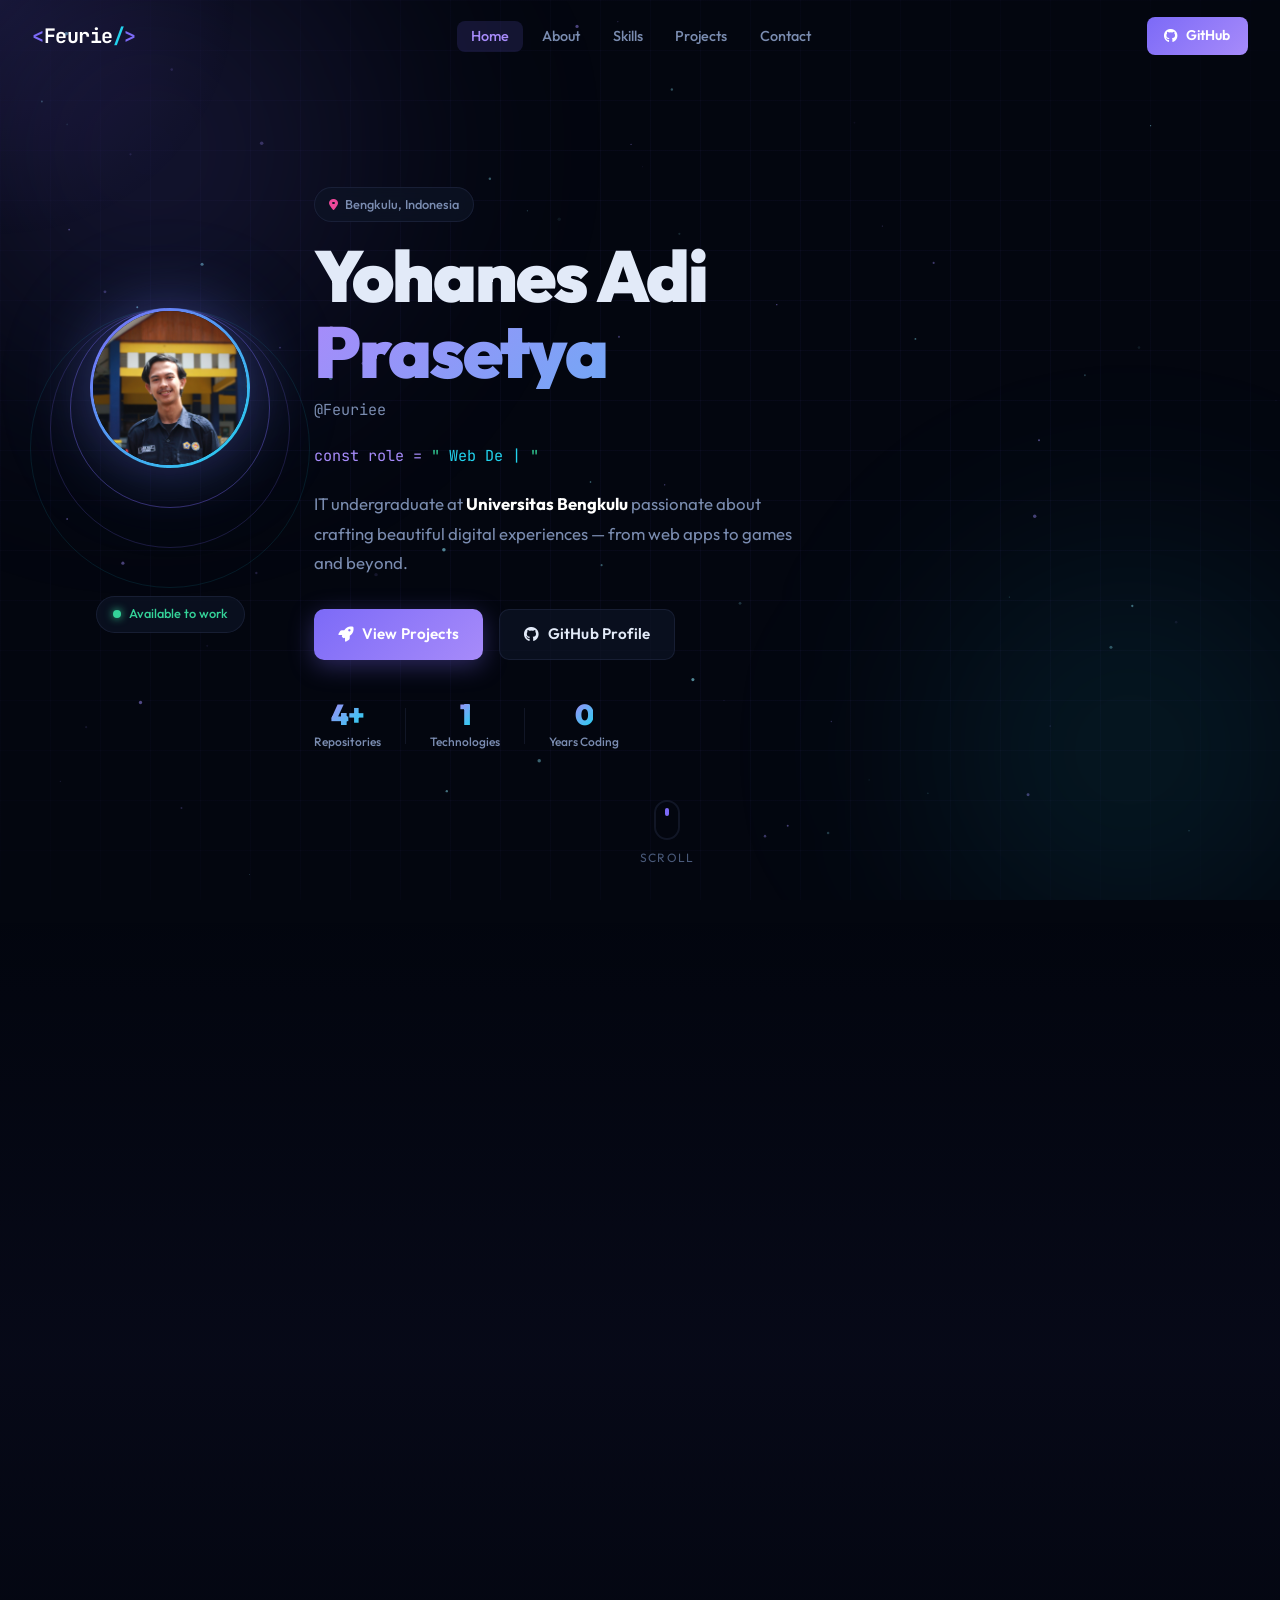
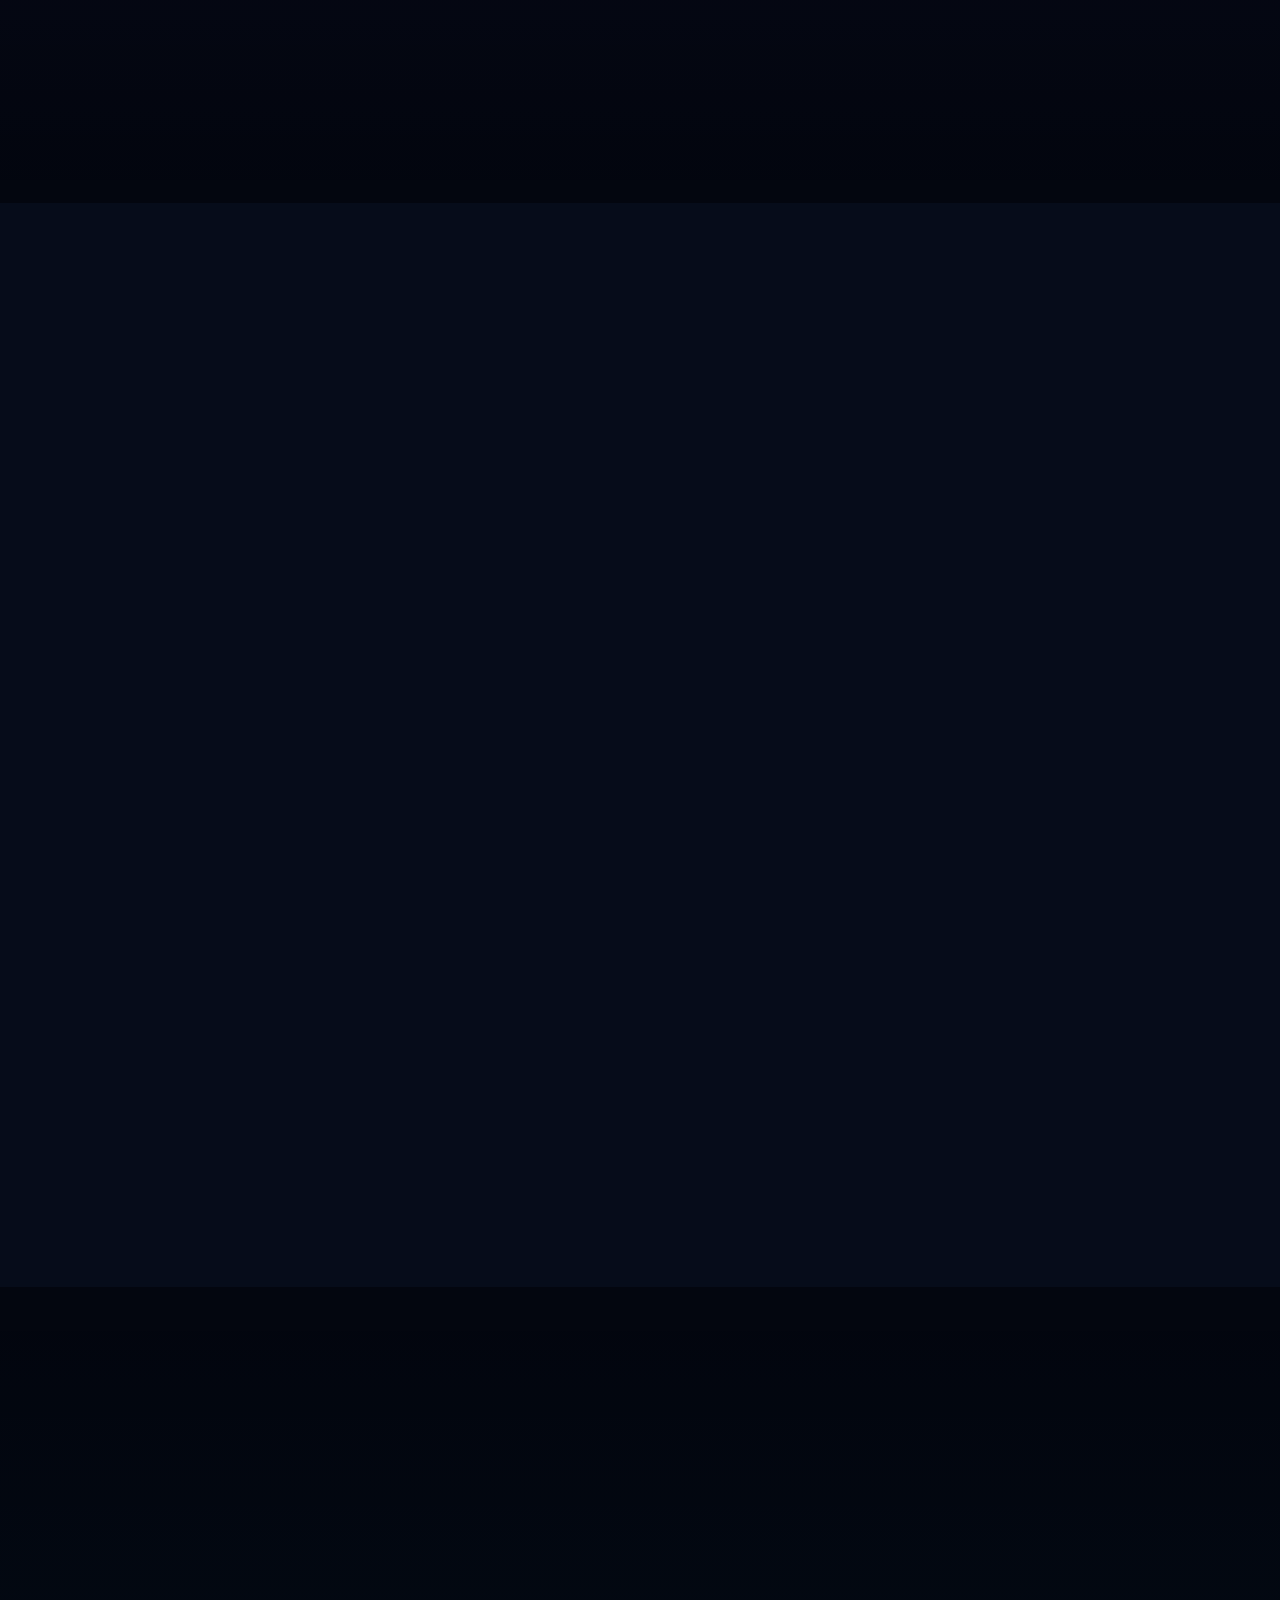
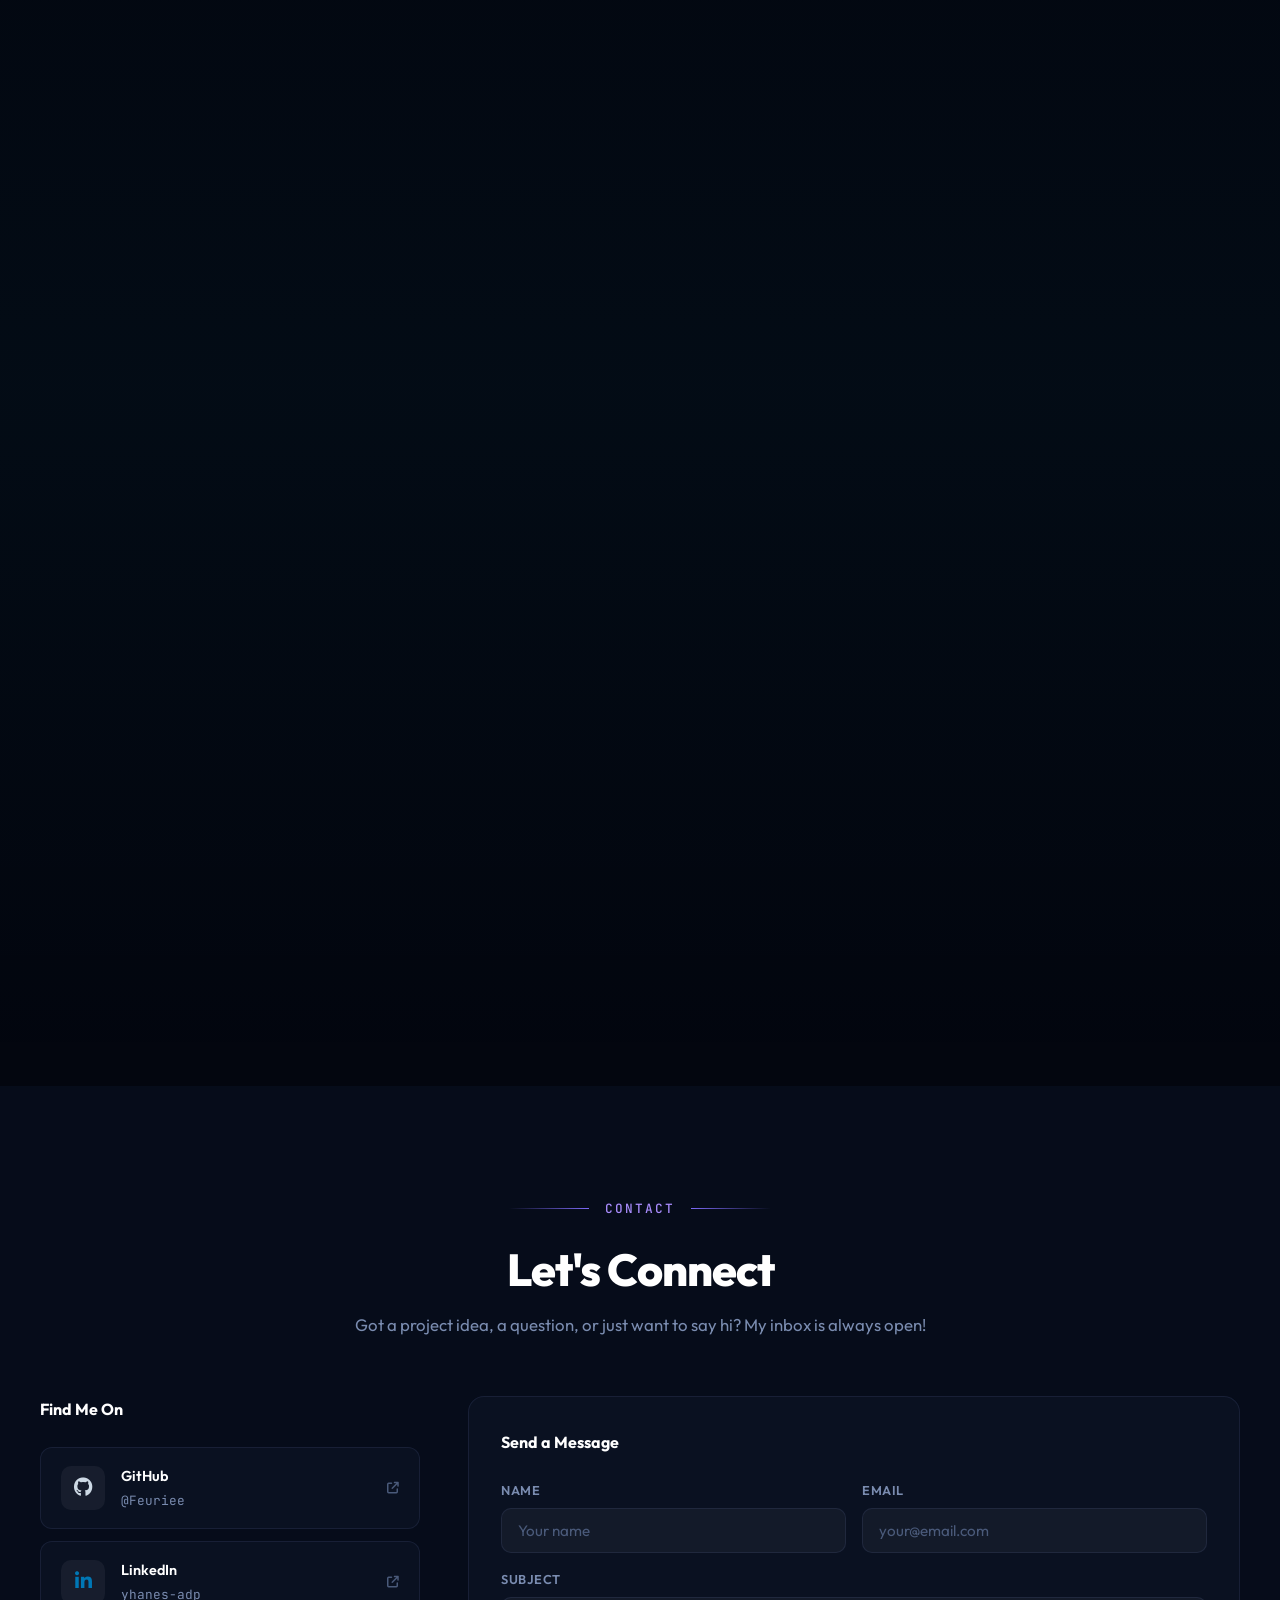
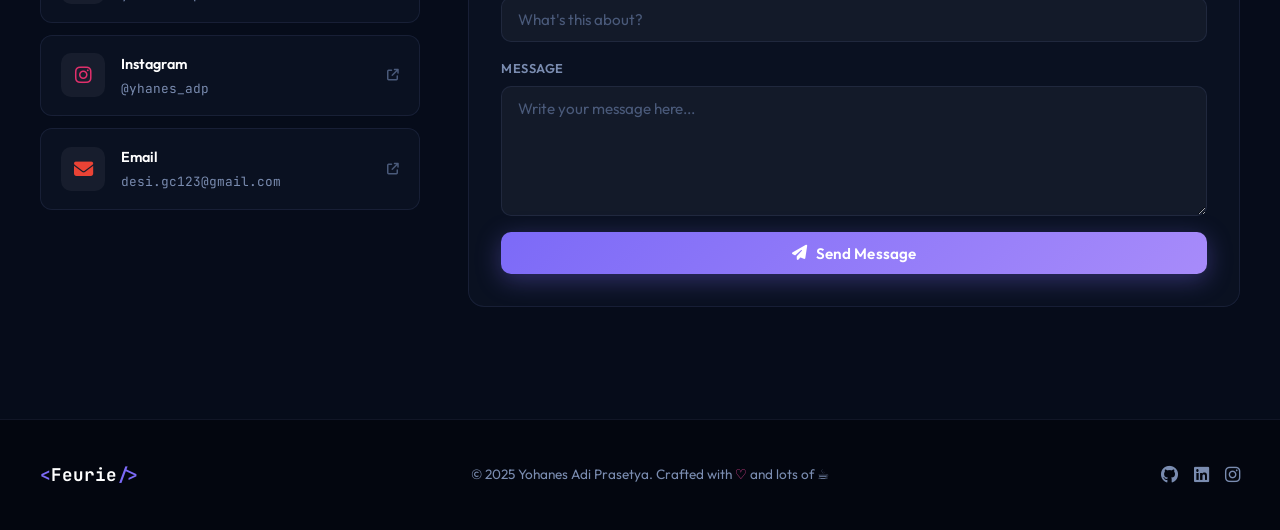
==== commit de09f2da: "new subfolder" ====
--- a/index.html
+++ b/index.html
@@ -342,6 +342,12 @@
         <h2 class="section-title centered reveal">What I've Built</h2>
         <p class="section-sub centered reveal">A collection of projects built with passion and lots of coffee &#9749;</p>
         <div class="projects-grid" id="projects-grid"></div>
+
+        <div class="projects-cta reveal" style="text-align:center; margin-top:2.5rem;">
+          <a href="https://yhanes-adp.my.id/projectDemo" target="_blank" rel="noopener" class="btn btn-ghost" id="btn-view-all-projects">
+            <i class="fa-solid fa-layer-group"></i> View All Projects
+          </a>
+        </div>
       </div>
     </section>
 
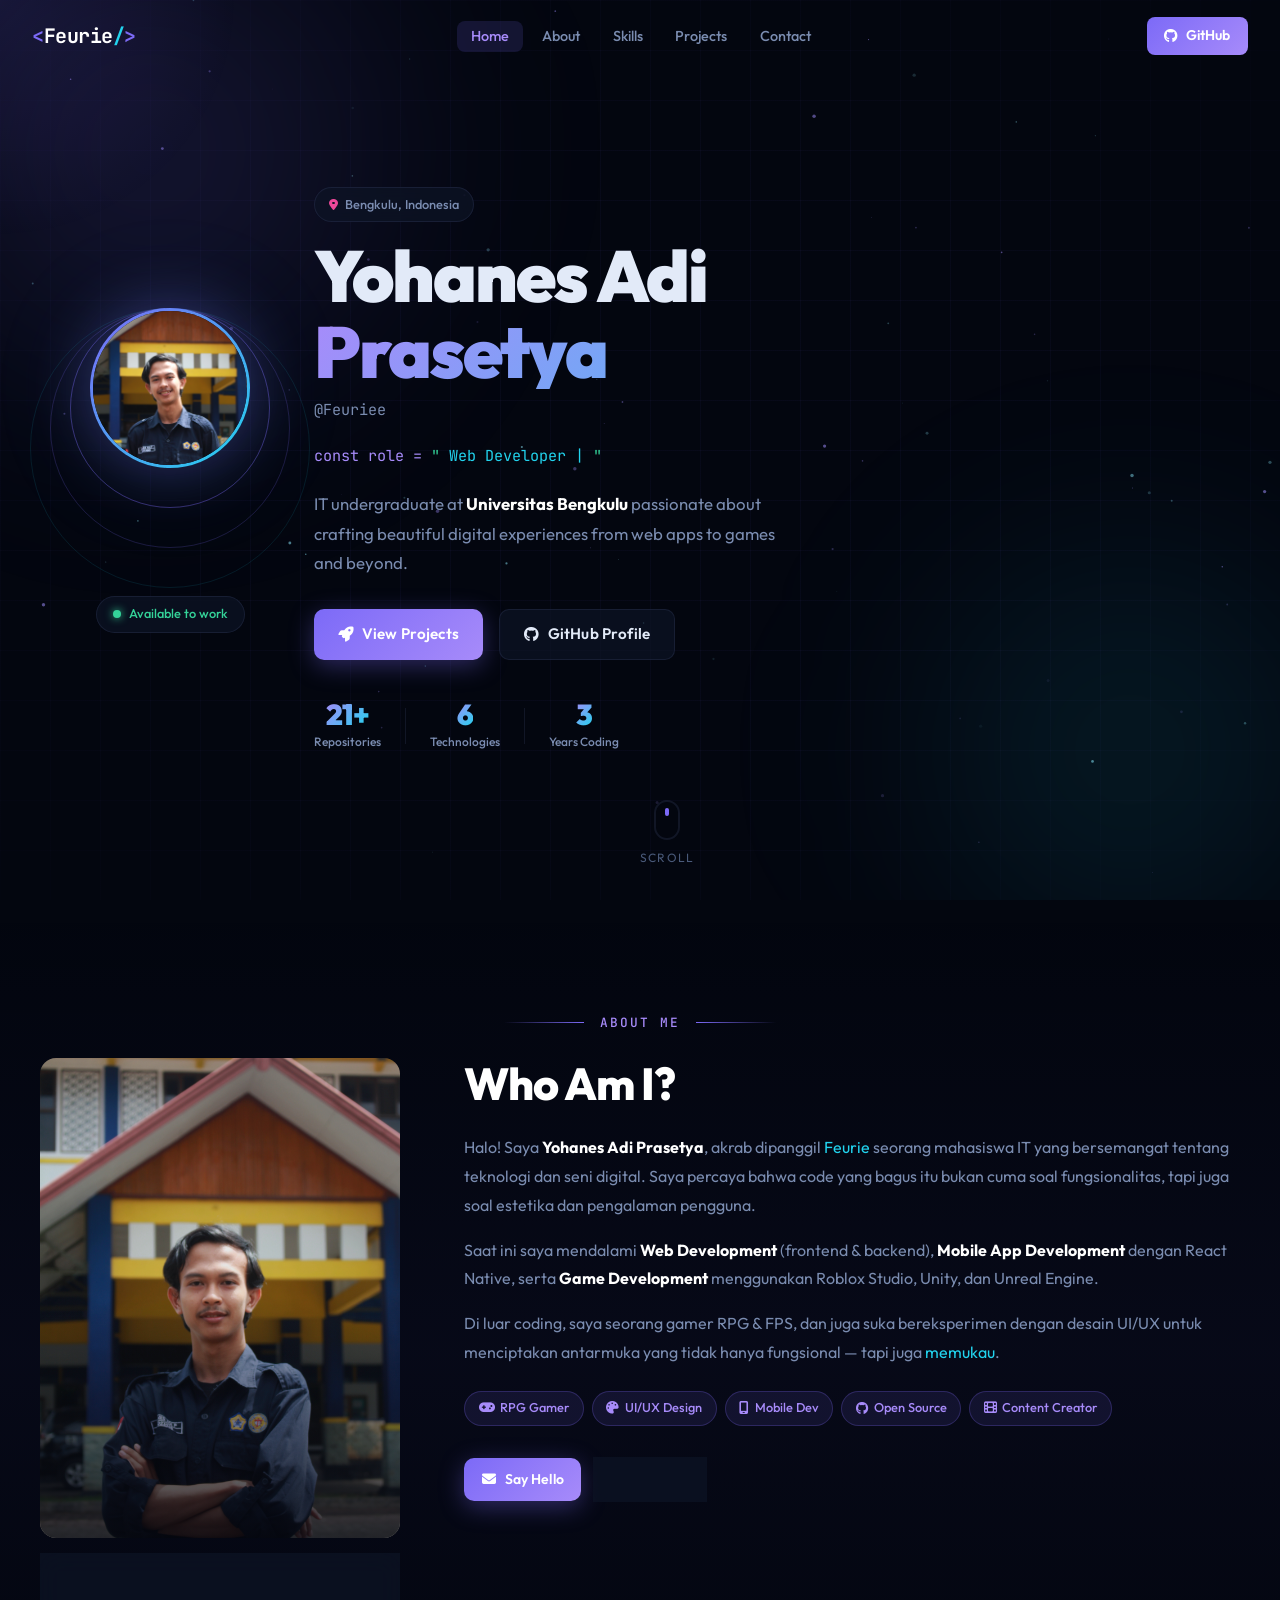
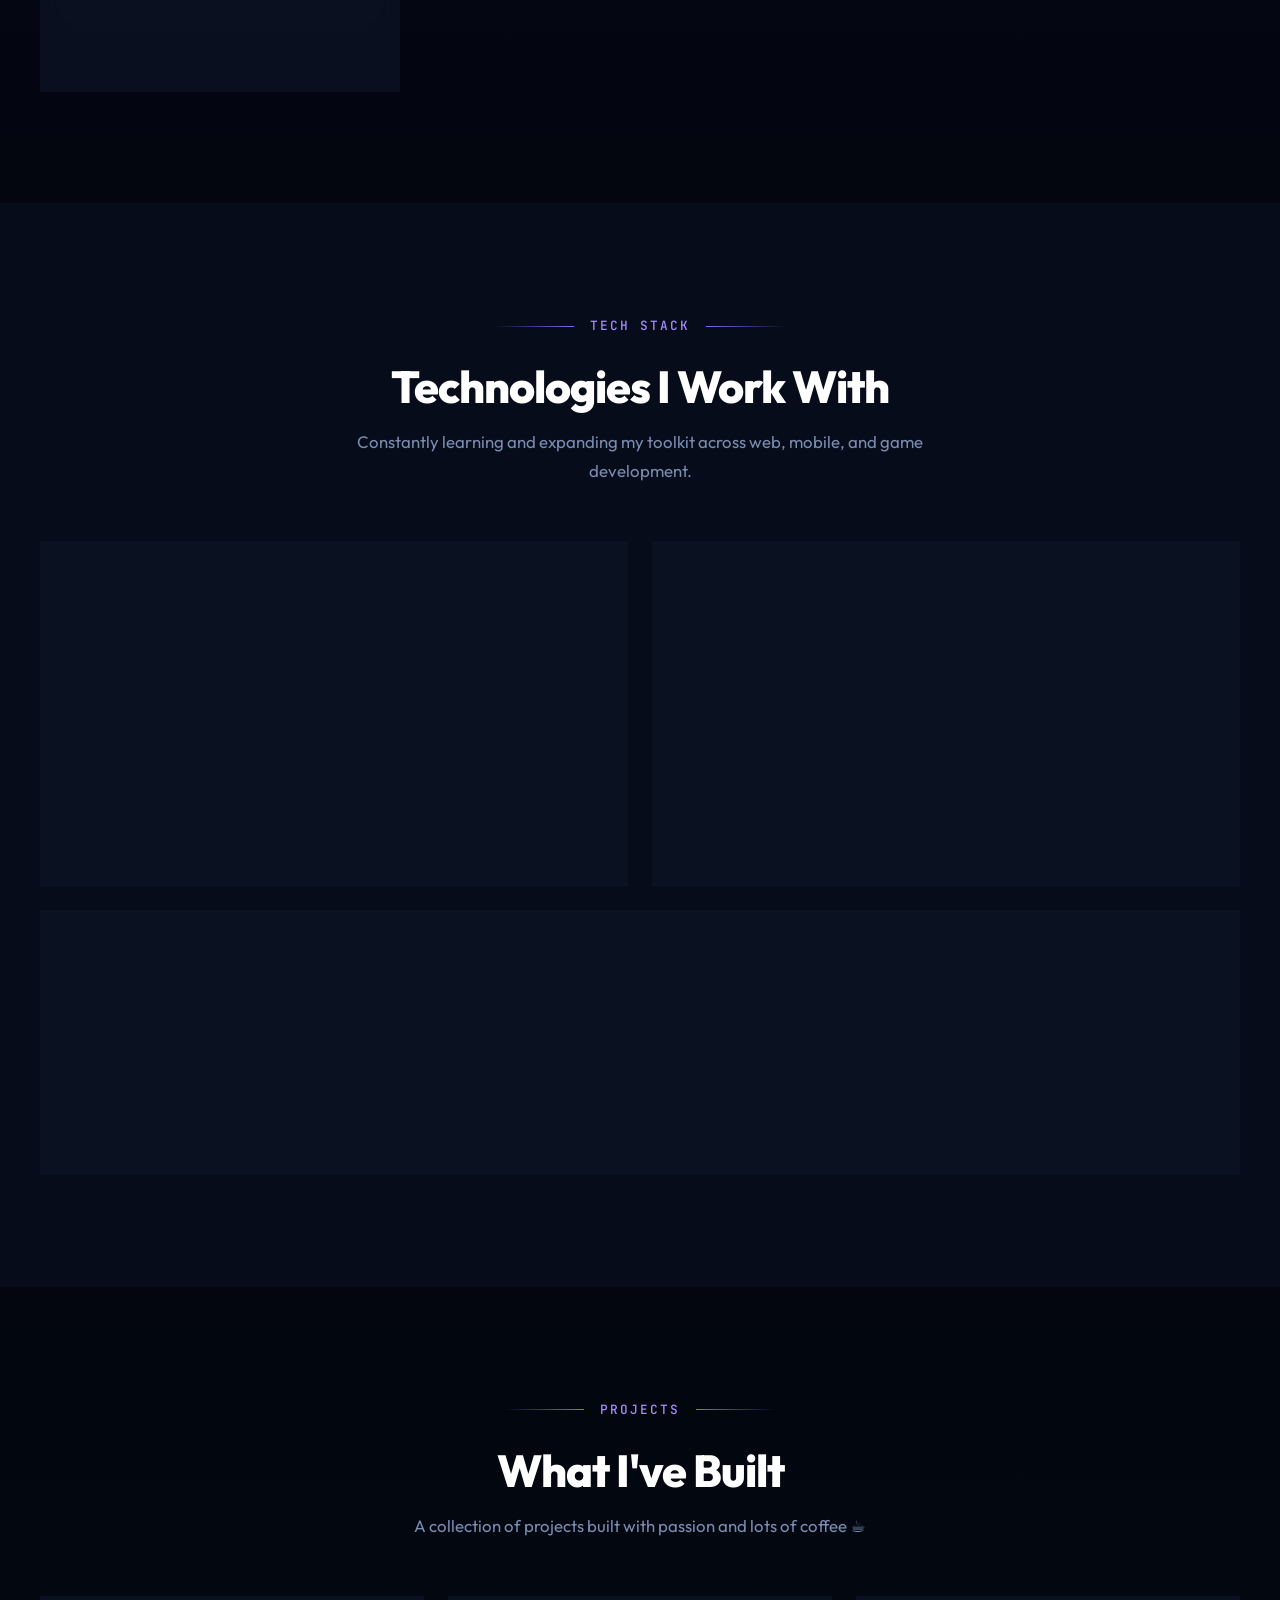
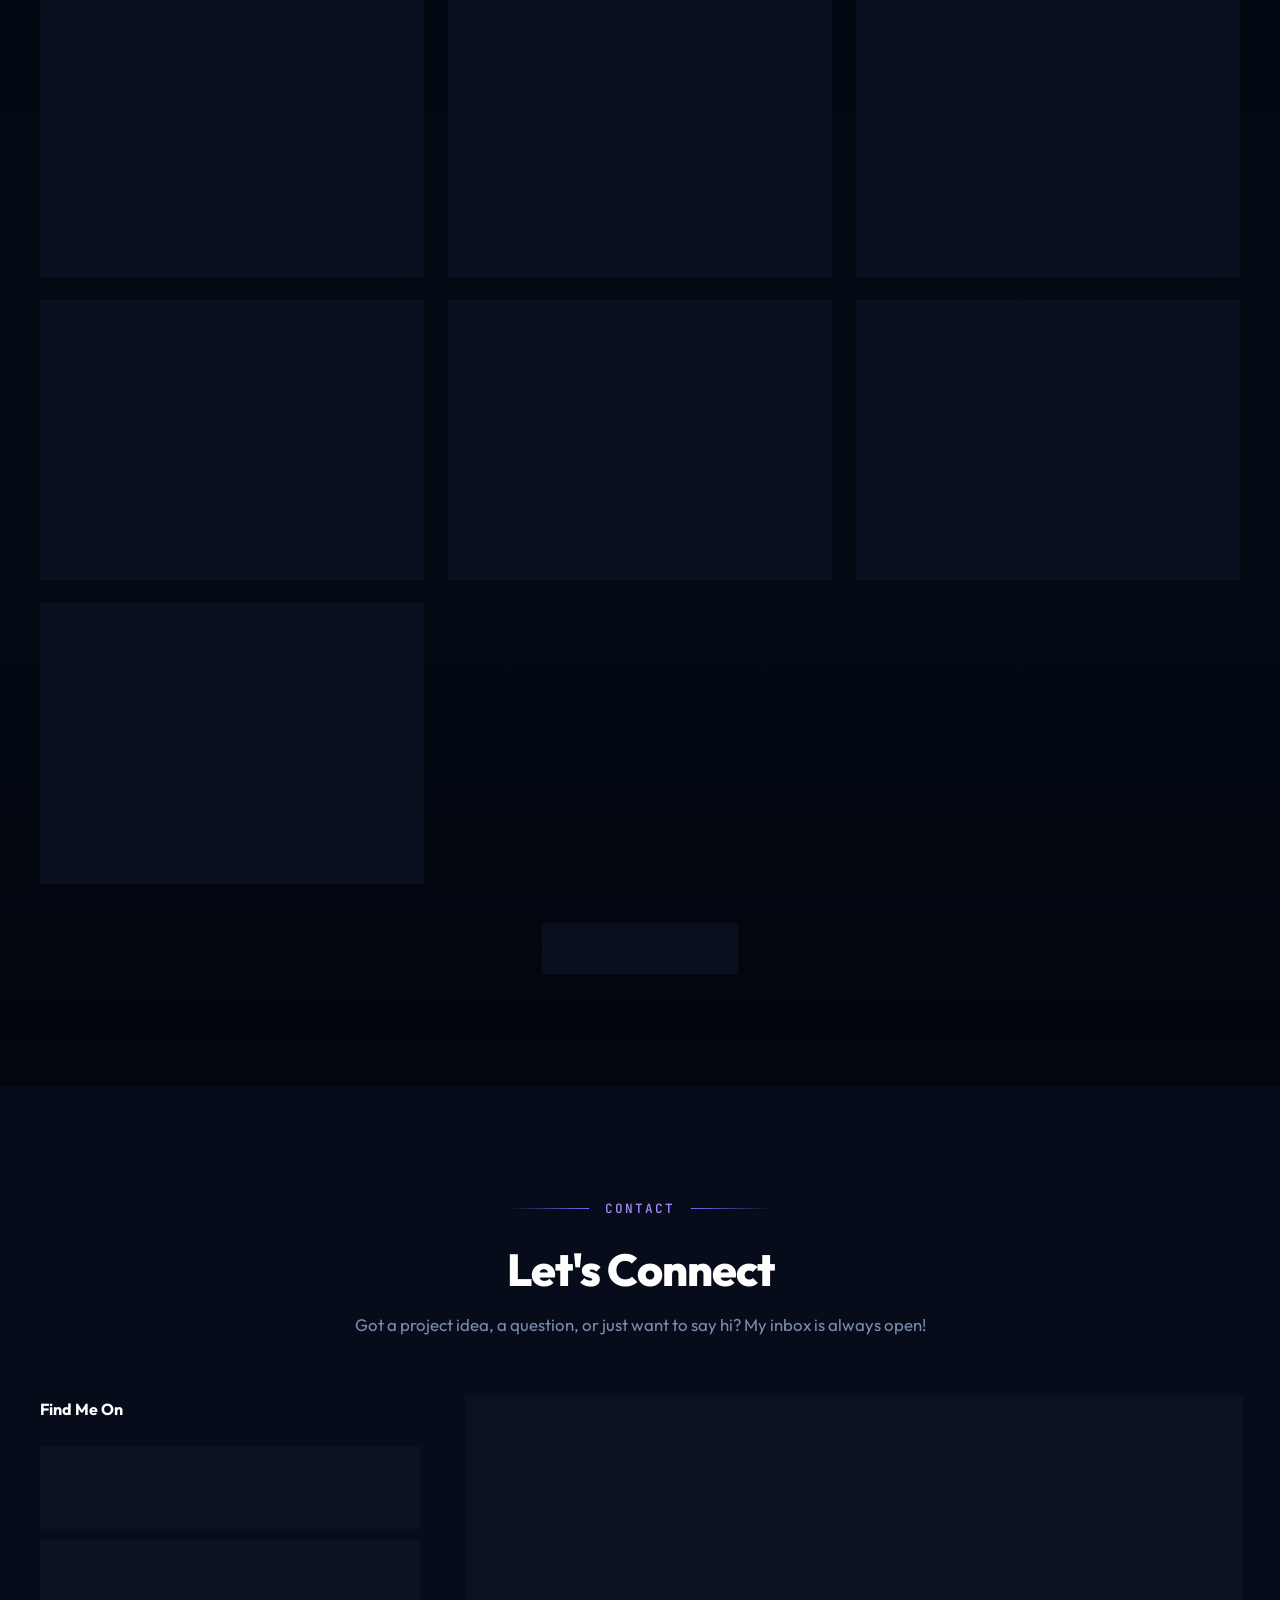
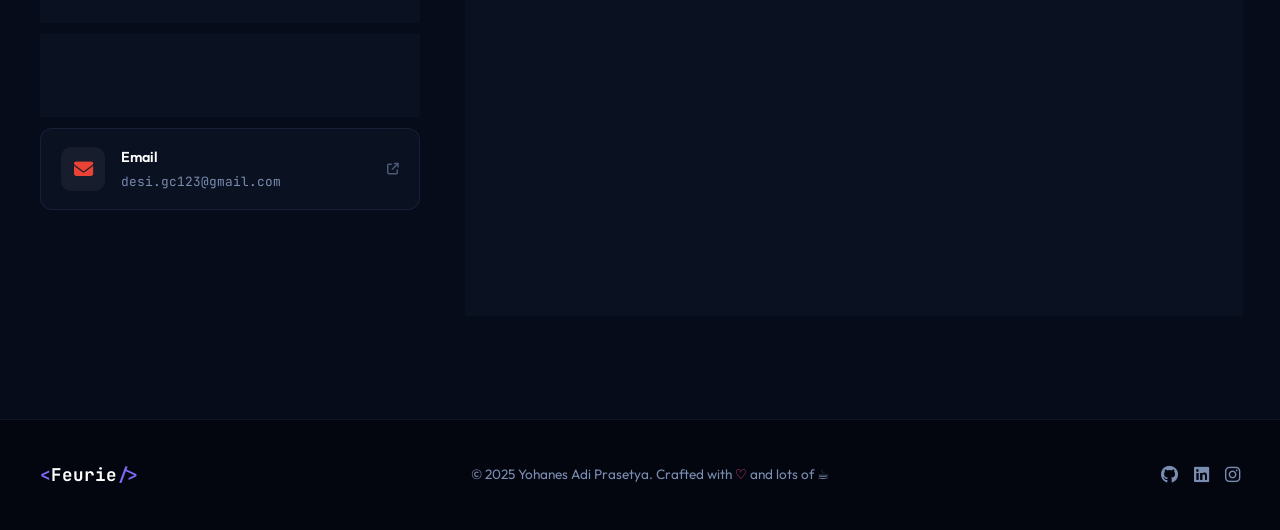
==== commit 30bf2995: "feat: add new project showcase page and clean up meta descriptions on landing page" ====
--- a/index.html
+++ b/index.html
@@ -4,9 +4,9 @@
   <meta charset="UTF-8" />
   <meta name="viewport" content="width=device-width, initial-scale=1.0" />
   <title>Feurie · GitHub Profile</title>
-  <meta name="description" content="Yohanes Adi Prasetya — IT Undergraduate at Universitas Bengkulu. Passionate about Game Development, Mobile Apps, Web Development, and Content Creation." />
+  <meta name="description" content="Yohanes Adi Prasetya IT Undergraduate at Universitas Bengkulu. Passionate about Game Development, Mobile Apps, Web Development, and Content Creation." />
   <meta property="og:title" content="Feurie · GitHub Profile" />
-  <meta property="og:description" content="Yohanes Adi Prasetya — Developer & Creator based in Bengkulu, Indonesia." />
+  <meta property="og:description" content="Yohanes Adi Prasetya Developer & Creator based in Bengkulu, Indonesia." />
   <meta property="og:type" content="website" />
 
   <!-- Google Fonts -->
@@ -102,7 +102,7 @@
           </div>
 
           <p class="hero-bio">
-            IT undergraduate at <strong>Universitas Bengkulu</strong> passionate about crafting beautiful digital experiences — from web apps to games and beyond.
+            IT undergraduate at <strong>Universitas Bengkulu</strong> passionate about crafting beautiful digital experiences from web apps to games and beyond.
           </p>
 
           <div class="hero-actions">
@@ -180,7 +180,7 @@
             <h2 class="section-title">Who Am I?</h2>
 
             <p class="about-p">
-              Halo! Saya <strong>Yohanes Adi Prasetya</strong>, akrab dipanggil <em>Feurie</em> — seorang mahasiswa IT yang bersemangat tentang teknologi dan seni digital. Saya percaya bahwa code yang bagus itu bukan cuma soal fungsionalitas, tapi juga soal estetika dan pengalaman pengguna.
+              Halo! Saya <strong>Yohanes Adi Prasetya</strong>, akrab dipanggil <em>Feurie</em> seorang mahasiswa IT yang bersemangat tentang teknologi dan seni digital. Saya percaya bahwa code yang bagus itu bukan cuma soal fungsionalitas, tapi juga soal estetika dan pengalaman pengguna.
             </p>
             <p class="about-p">
               Saat ini saya mendalami <strong>Web Development</strong> (frontend &amp; backend), <strong>Mobile App Development</strong> dengan React Native, serta <strong>Game Development</strong> menggunakan Roblox Studio, Unity, dan Unreal Engine.
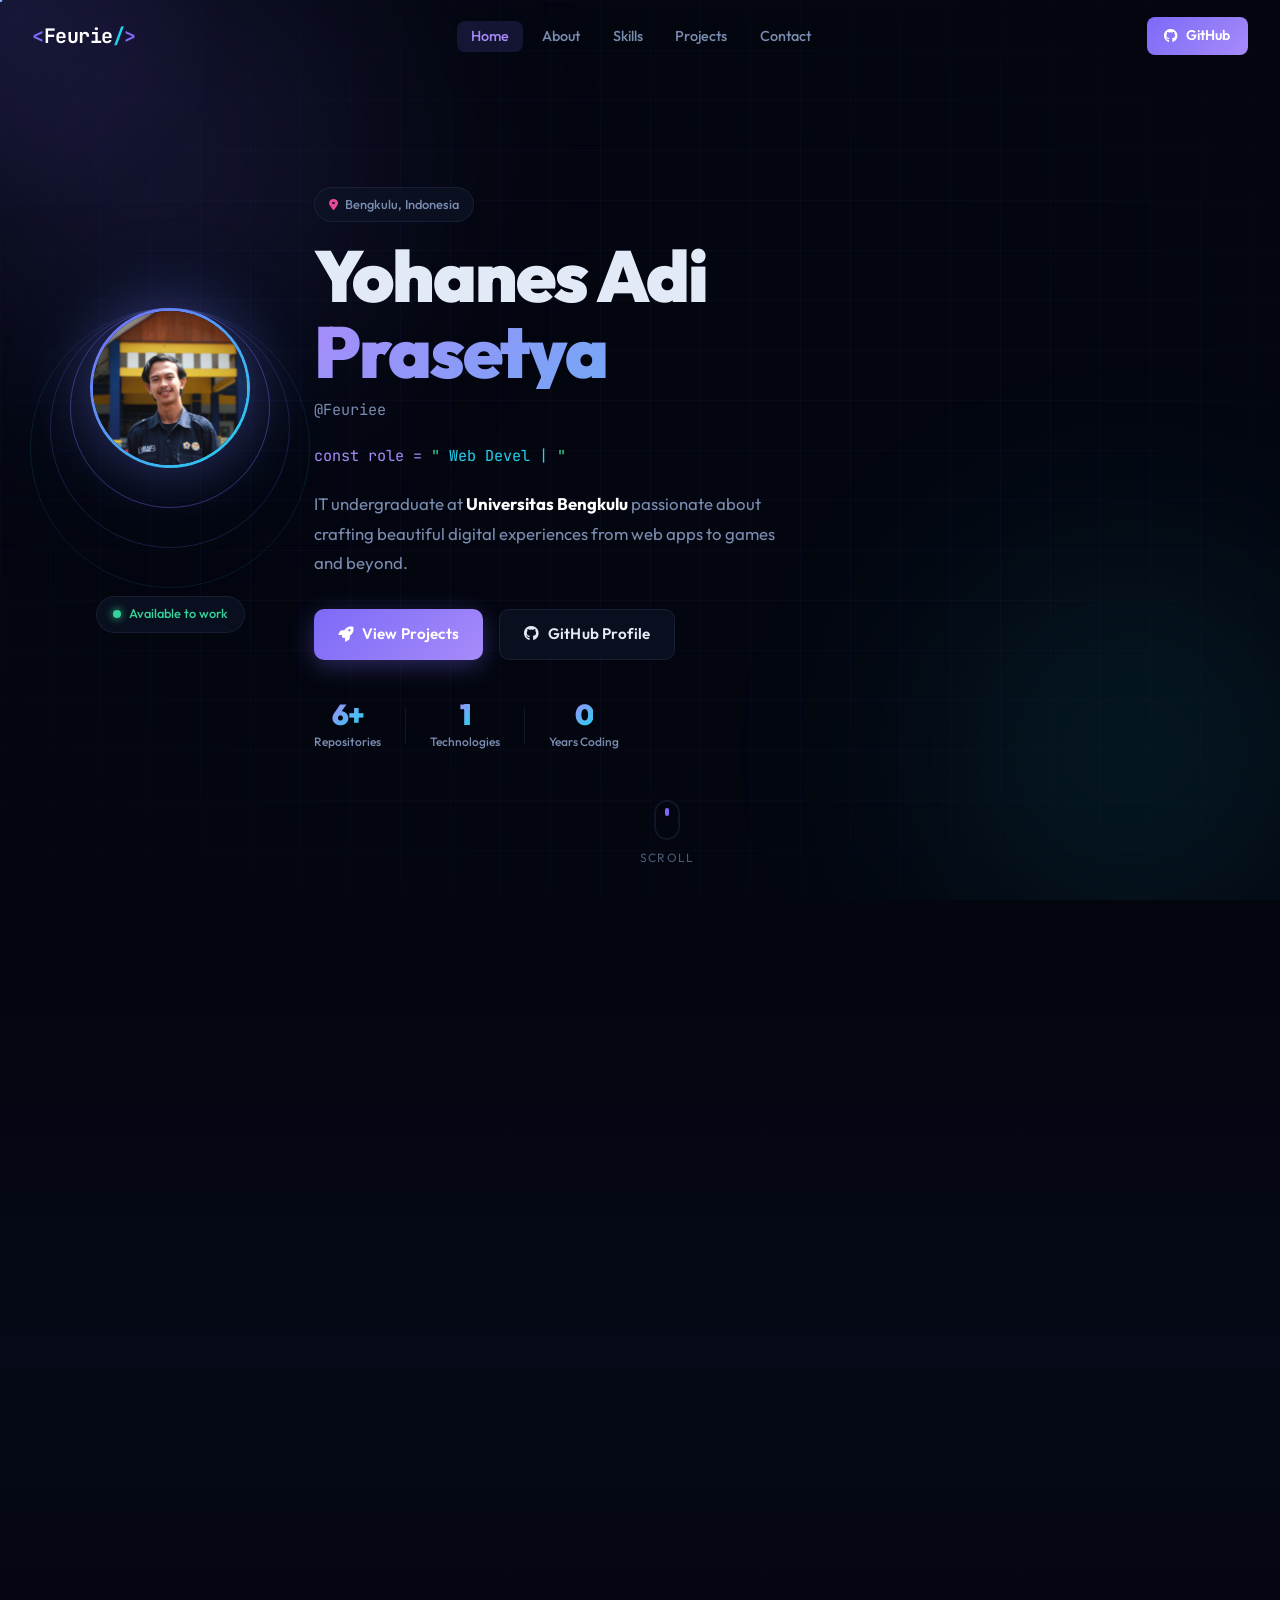
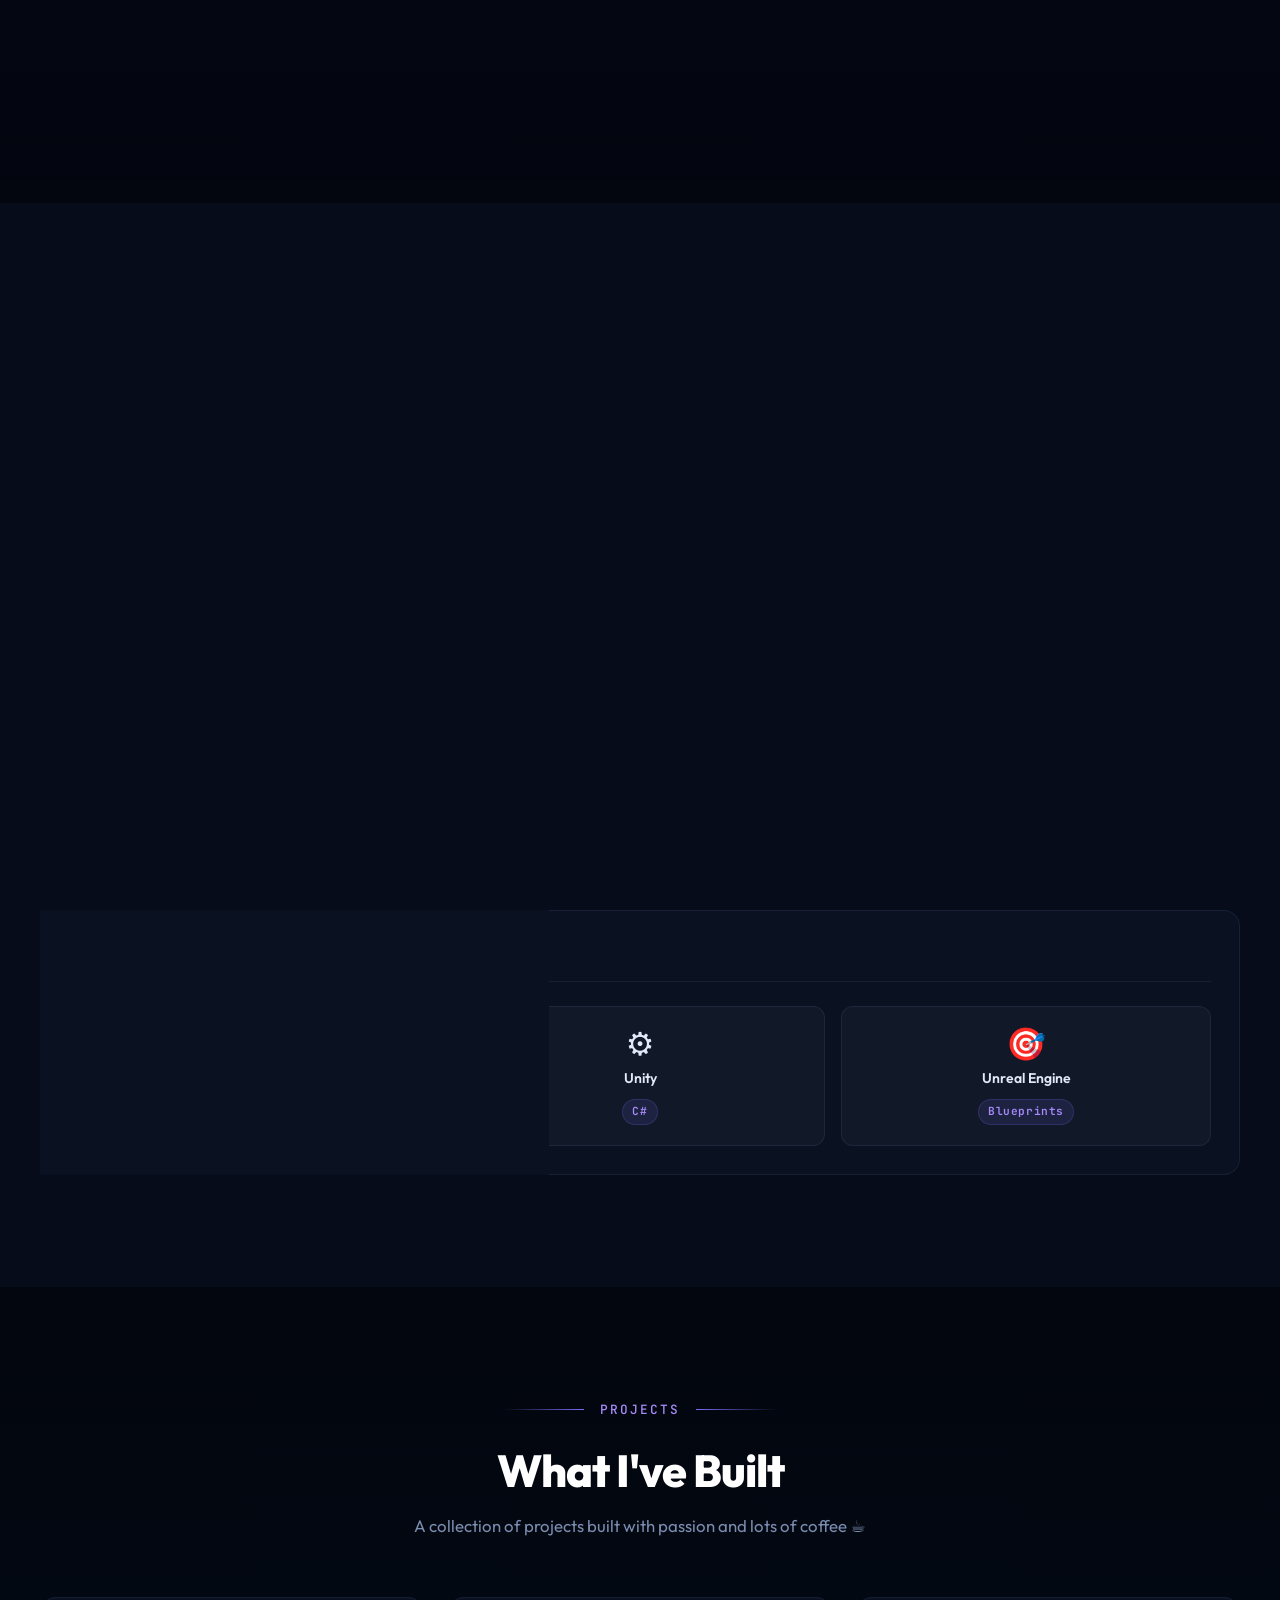
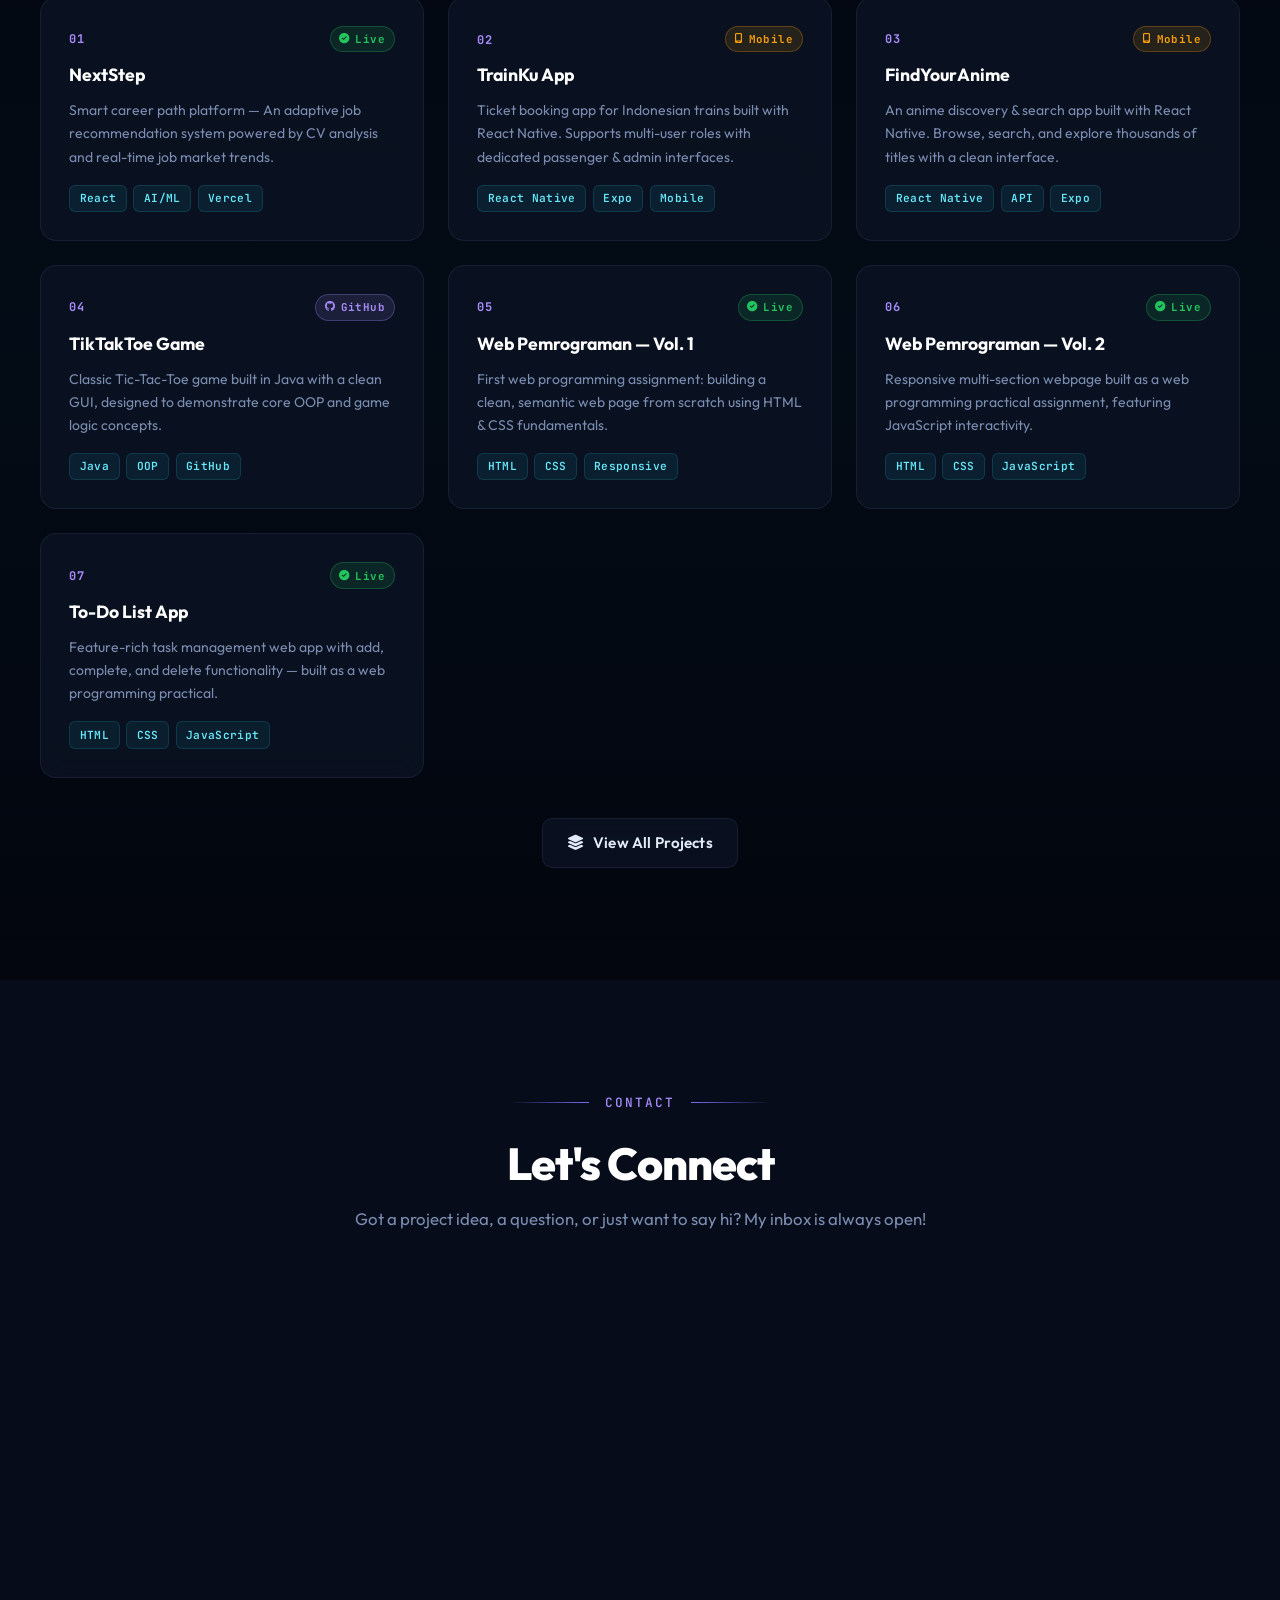
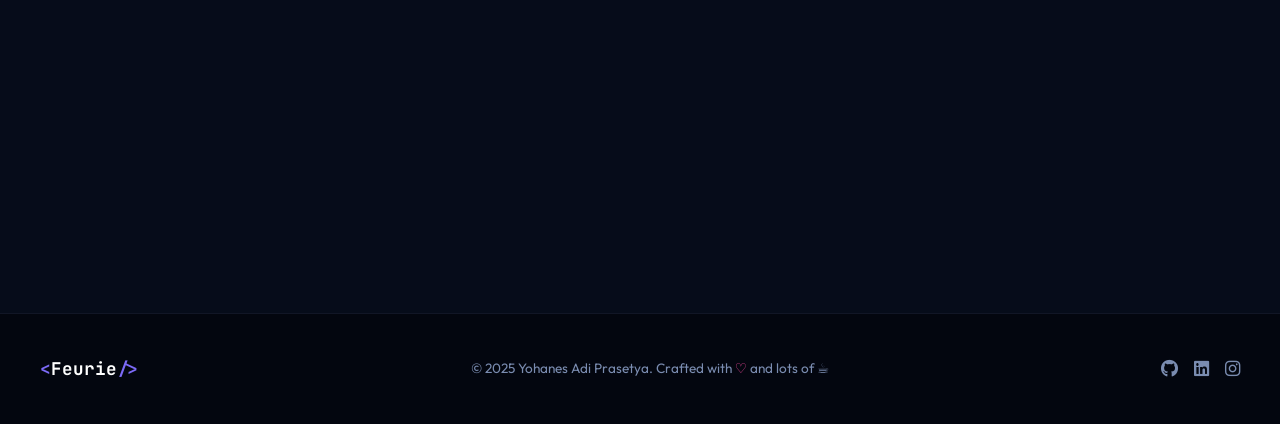
==== commit 48743207: "feat: implement project demonstration page with filtering and search functionality" ====
--- a/index.html
+++ b/index.html
@@ -344,7 +344,7 @@
         <div class="projects-grid" id="projects-grid"></div>
 
         <div class="projects-cta reveal" style="text-align:center; margin-top:2.5rem;">
-          <a href="https://yhanes-adp.my.id/projectDemo" target="_blank" rel="noopener" class="btn btn-ghost" id="btn-view-all-projects">
+          <a href="https://yhanes-adp.my.id/projectDemo" class="btn btn-ghost" id="btn-view-all-projects">
             <i class="fa-solid fa-layer-group"></i> View All Projects
           </a>
         </div>
--- a/style.css
+++ b/style.css
@@ -934,6 +934,12 @@
   letter-spacing: 0.1em;
 }
 
+.project-card-top {
+  display: flex;
+  align-items: center;
+  justify-content: space-between;
+}
+
 .project-title {
   font-size: 1.1rem;
   font-weight: 700;
@@ -966,20 +972,22 @@
   letter-spacing: 0.03em;
 }
 
-.project-link {
+.project-status-badge {
   display: inline-flex;
   align-items: center;
-  gap: 0.4rem;
-  font-size: 0.8rem;
+  gap: 0.35rem;
+  font-size: 0.68rem;
   font-weight: 700;
-  color: var(--violet-2);
-  text-decoration: none;
-  margin-top: 0.5rem;
-  transition: gap 0.2s, color 0.2s;
-  width: fit-content;
-}
-.project-link:hover { gap: 0.65rem; color: var(--cyan); }
-.project-link i { font-size: 0.7rem; }
+  font-family: var(--mono);
+  color: var(--badge-color, var(--cyan-2));
+  background: color-mix(in srgb, var(--badge-color, var(--cyan)) 12%, transparent);
+  border: 1px solid color-mix(in srgb, var(--badge-color, var(--cyan)) 28%, transparent);
+  padding: 0.2rem 0.55rem;
+  border-radius: 100px;
+  letter-spacing: 0.04em;
+  white-space: nowrap;
+}
+.project-status-badge i { font-size: 0.65rem; }
 
 /* ═══════════════════════
    CONTACT
